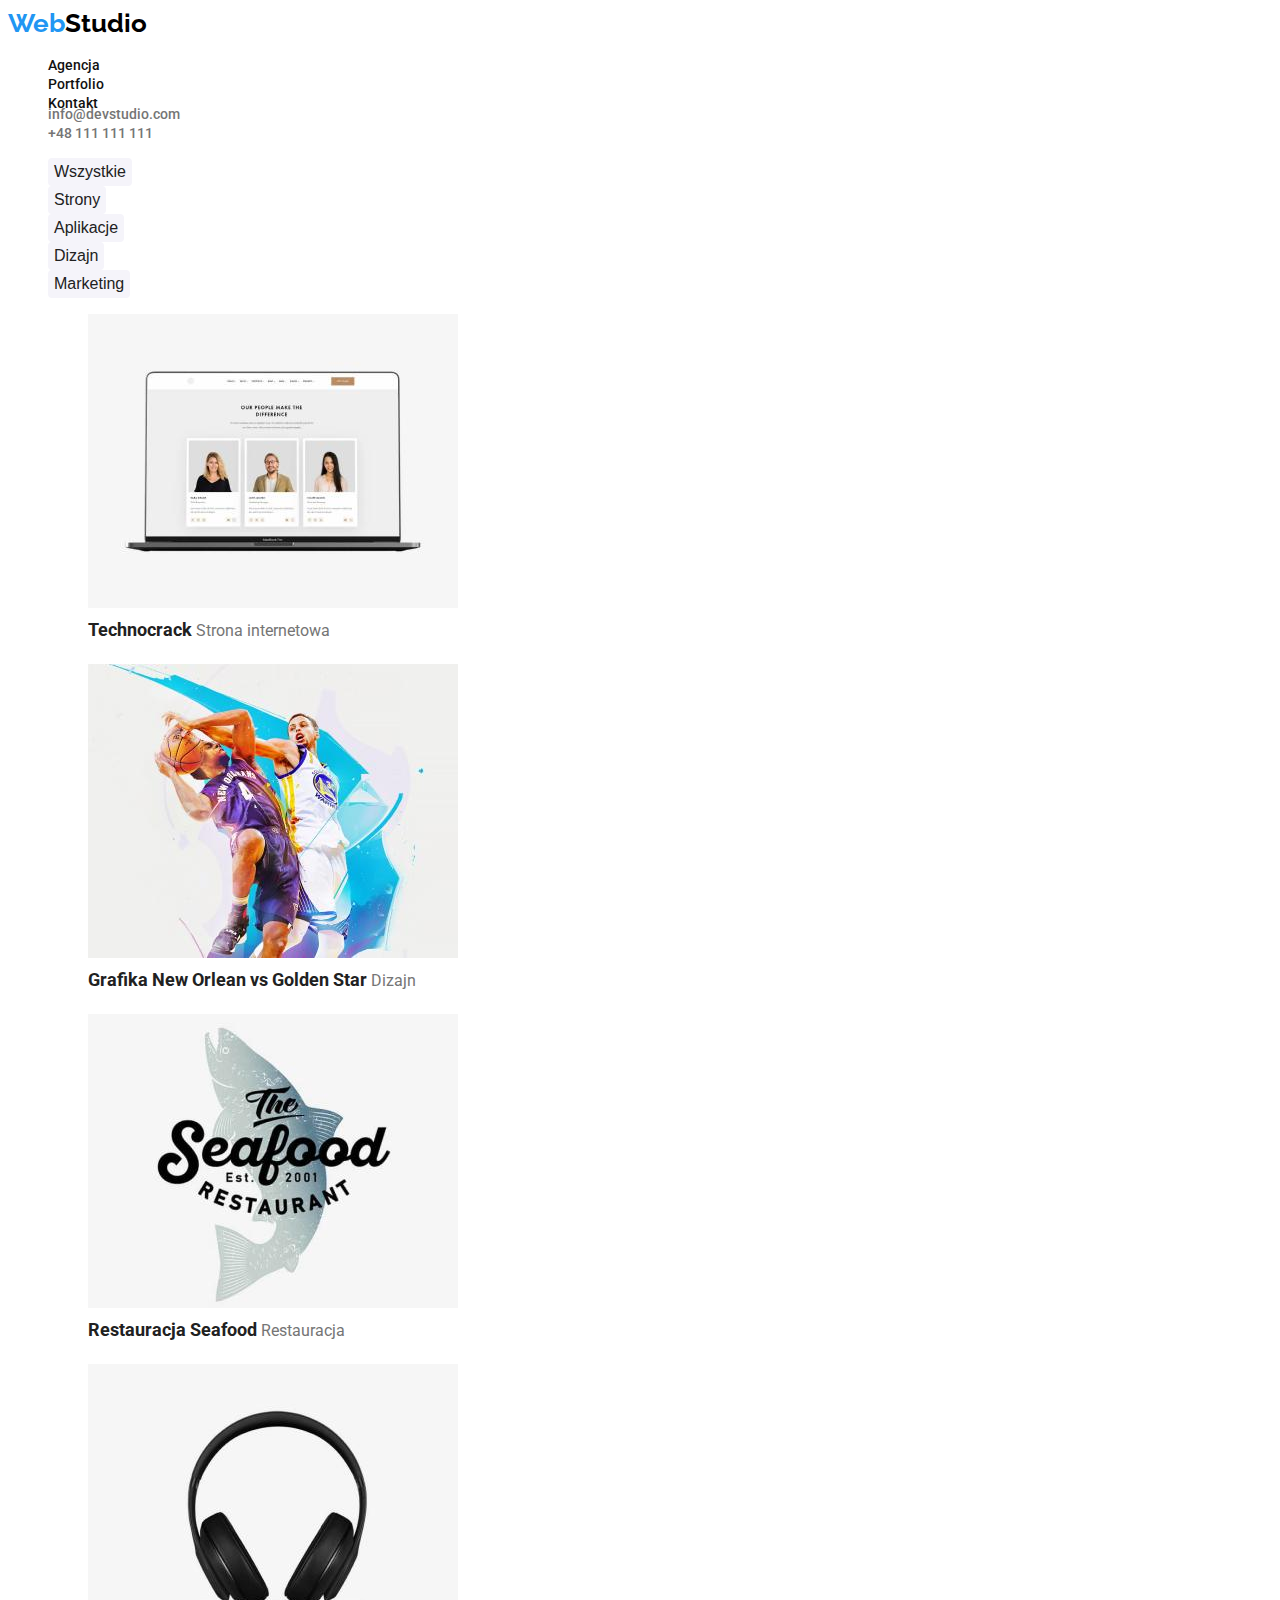
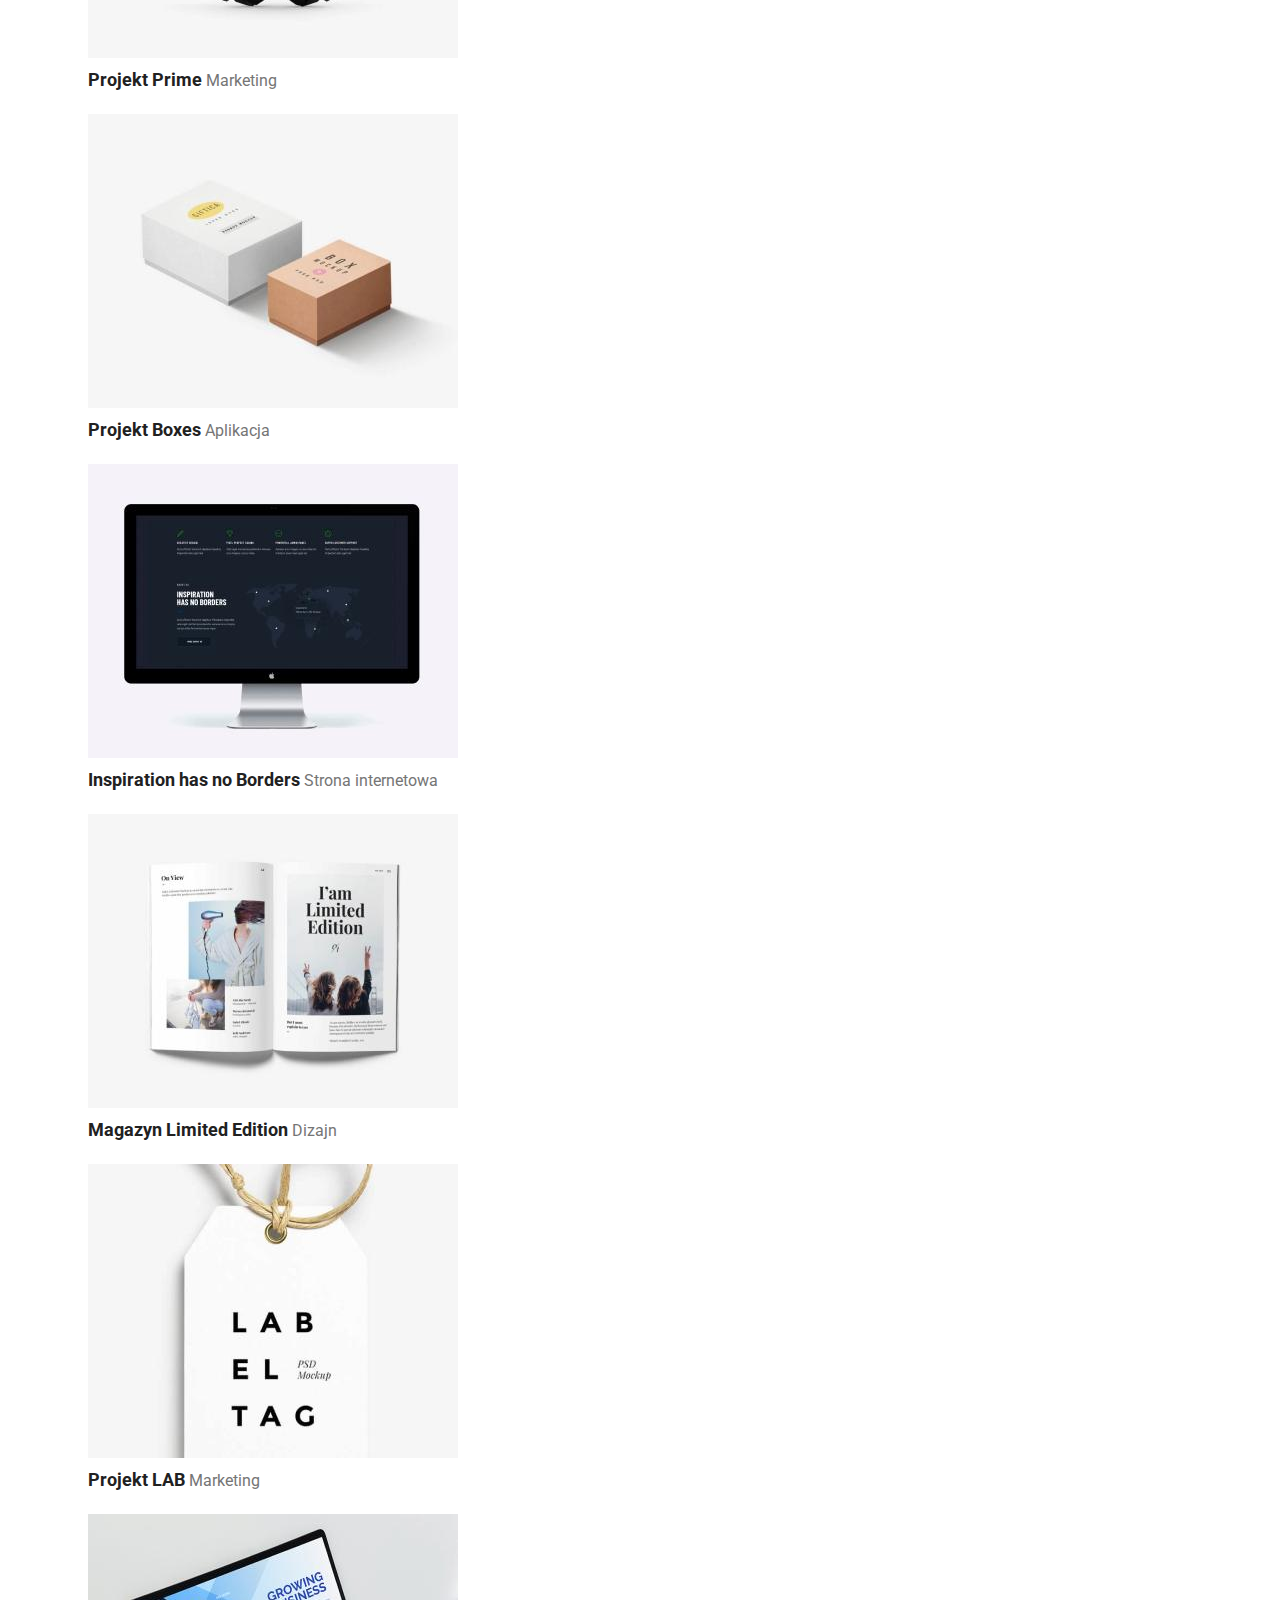
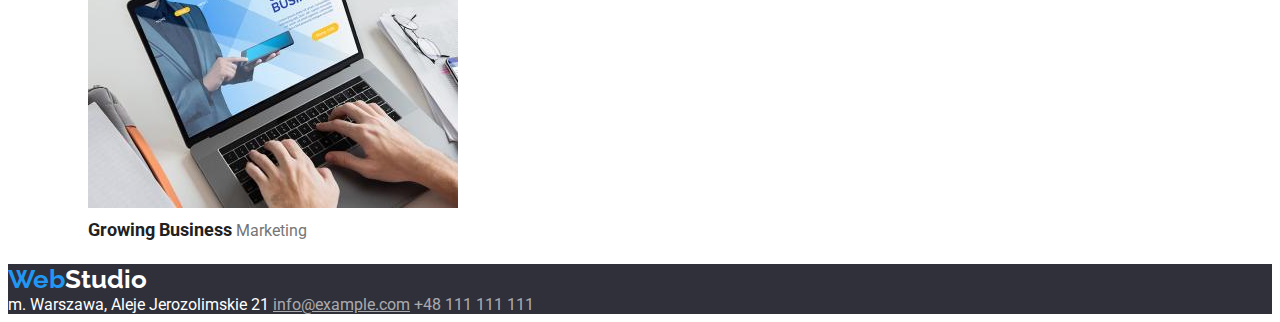
==== portfolio.html @ d226cca5 "Initial commit" ====
<!DOCTYPE html>
<html lang="en">
    <head>
        <meta charset="UTF-8" />
        <meta http-equiv="X-UA-Compatible" content="IE=edge" />
        <meta name="viewport" content="width=device-width, initial-scale=1.0" />
        <title>Portfolio</title>
        <link rel="preconnect" href="https://fonts.googleapis.com" />
        <link rel="preconnect" href="https://fonts.gstatic.com" crossorigin />
        <link
            href="https://fonts.googleapis.com/css2?family=Raleway:wght@700&family=Roboto:wght@400;500;700;900&display=swap"
            rel="stylesheet"
        />
        <link rel="stylesheet" href="css/styles.css" />
    </head>
    <body>
        <header>
            <nav class="header-navigation">
                <a class="logo" href="index.html"
                    >Web<span class="header-studio">Studio</span></a
                >
                <ul class="nav-list">
                    <li><a href="#">Agencja</a></li>
                    <li>
                        <a href="portfolio.html">Portfolio</a>
                    </li>
                    <li><a href="#">Kontakt</a></li>
                </ul>
            </nav>
            <ul class="contact-list">
                <li>
                    <a class="nav-mail" href="mailto:info@devstudio.com"
                        >info@devstudio.com</a
                    >
                </li>
                <li>
                    <a class="nav-tel" href="tel:+48-111-111-111"
                        >+48 111 111 111</a
                    >
                </li>
            </ul>
        </header>
        <main>
            <div>
                <ul class="portfolio-nav-buttons">
                    <li>
                        <button>Wszystkie</button>
                    </li>
                    <li>
                        <button>Strony</button>
                    </li>
                    <li>
                        <button>Aplikacje</button>
                    </li>
                    <li>
                        <button>Dizajn</button>
                    </li>
                    <li>
                        <button>Marketing</button>
                    </li>
                </ul>
            </div>
            <section>
                <ul class="portfolio-list">
                    <li>
                        <figure>
                            <img
                                src="images/portfolio/technocrack.jpg"
                                alt="technocrack"
                                width="370"
                                height="294"
                            />
                            <figcaption>
                                <span class="project-names">Technocrack</span>
                                <span class="project-type"
                                    >Strona internetowa</span
                                >
                            </figcaption>
                        </figure>
                    </li>
                    <li>
                        <figure>
                            <img
                                src="images/portfolio/basketball.jpg"
                                alt="basketball"
                                width="370"
                                height="294"
                            />
                            <figcaption>
                                <span class="project-names"
                                    >Grafika New Orlean vs Golden Star</span
                                >
                                <span class="project-type">Dizajn</span>
                            </figcaption>
                        </figure>
                    </li>
                    <li>
                        <figure>
                            <img
                                src="images/portfolio/seafood.jpg"
                                alt="seafood"
                                width="370"
                                height="294"
                            />
                            <figcaption>
                                <span class="project-names"
                                    >Restauracja Seafood</span
                                >
                                <span class="project-type">Restauracja</span>
                            </figcaption>
                        </figure>
                    </li>
                    <li>
                        <figure>
                            <img
                                src="images/portfolio/headphones.jpg"
                                alt="headphones"
                                width="370"
                                height="294"
                            />
                            <figcaption>
                                <span class="project-names">Projekt Prime</span>
                                <span class="project-type">Marketing</span>
                            </figcaption>
                        </figure>
                    </li>
                    <li>
                        <figure>
                            <img
                                src="images/portfolio/boxes.jpg"
                                alt="boxes"
                                width="370"
                                height="294"
                            />
                            <figcaption>
                                <span class="project-names">Projekt Boxes</span>
                                <span class="project-type">Aplikacja</span>
                            </figcaption>
                        </figure>
                    </li>
                    <li>
                        <figure>
                            <img
                                src="images/portfolio/imac.jpg"
                                alt="imac"
                                width="370"
                                height="294"
                            />
                            <figcaption>
                                <span class="project-names"
                                    >Inspiration has no Borders</span
                                >
                                <span class="project-type"
                                    >Strona internetowa</span
                                >
                            </figcaption>
                        </figure>
                    </li>
                    <li>
                        <figure>
                            <img
                                src="images/portfolio/magazine.jpg"
                                alt="magazine"
                                width="370"
                                height="294"
                            />
                            <figcaption>
                                <span class="project-names"
                                    >Magazyn Limited Edition</span
                                >
                                <span class="project-type">Dizajn</span>
                            </figcaption>
                        </figure>
                    </li>
                    <li>
                        <figure>
                            <img
                                src="images/portfolio/label.jpg"
                                alt="label"
                                width="370"
                                height="294"
                            />
                            <figcaption>
                                <span class="project-names">Projekt LAB</span>
                                <span class="project-type">Marketing</span>
                            </figcaption>
                        </figure>
                    </li>
                    <li>
                        <figure>
                            <img
                                src="images/portfolio/laptop.jpg"
                                alt="laptop"
                                width="370"
                                height="294"
                            />
                            <figcaption>
                                <span class="project-names"
                                    >Growing Business</span
                                >
                                <span class="project-type">Marketing</span>
                            </figcaption>
                        </figure>
                    </li>
                </ul>
            </section>
        </main>
        <footer class="footer-section">
            <a class="logo" href="index.html"
                >Web<span class="footer-studio">Studio</span></a
            >
            <address>
                <a
                    class="footer-localization"
                    href="https://goo.gl/maps/t7D3Fm8JjVbQzfDk6"
                    title="Lokalizacja"
                    >m. Warszawa, Aleje Jerozolimskie 21</a
                >
                <a class="footer-mail-portfolio" href="mailto:info@example.com"
                    >info@example.com</a
                >
                <a class="footer-tel" href="tel:+48-111-111-111"
                    >+48 111 111 111</a
                >
            </address>
        </footer>
    </body>
</html>
---- css/styles.css ----
:root {
    --light-blue: #2196f3;
}
.header-navigation {
    width: 1600px;
    height: 80px;
}

.header-studio {
    color: black;
    text-decoration: none;
    font-size: 26px;
    line-height: 1.19;
    font-weight: 700;
    font-family: 'Raleway', sans-serif;
}
.logo {
    color: #2196f3;
    line-height: 1.19;
    text-decoration: none;
    font-size: 26px;
    line-height: 1.19;
    font-weight: 700;
    font-family: 'Raleway', sans-serif;
}
body {
    font-family: 'Roboto', 'Raleway', sans-serif;
    color: #111;
}

.nav-list {
    list-style: none;
    list-style-type: none;
}

.nav-list a {
    font-size: 14px;
    color: #111;
    line-height: 1.14;
    font-weight: 500;
    text-decoration: none;
}

.nav-list a:hover {
    color: var(--light-blue);
}
.contact-list {
    list-style: none;
    list-style-type: none;
}

.nav-mail {
    font-size: 14px;
    color: #757575;
    line-height: 1.14;
    font-weight: 500;
    text-decoration: none;
}
.nav-mail:hover {
    color: var(--light-blue);
}
.nav-tel {
    font-size: 14px;
    color: #757575;
    line-height: 1.14;
    font-weight: 500;
    text-decoration: none;
}
.nav-tel:hover {
    color: var(--light-blue);
}
.service {
    height: 600px;
    width: 1600px;
    background-color: #2f303a;
}
.button-title {
    color: white;
    font-size: 44px;
    line-height: 1.36;
    font-weight: 900;
    width: 696px;
    height: 120px;
}
.active-button {
    color: white;
    font-size: 16px;
    line-height: 1.88;
    font-weight: 700;
    cursor: pointer;
    width: 200px;
    height: 50px;
    background-color: #2196f3;
    border: none;
    border-radius: 4px;
}
.active-button:active {
    color: magenta;
}
.primary-list p {
    font-size: 14px;
    font-weight: 400;
    color: #757575;
    line-height: 1.71;
}

.primary-list h3 {
    color: #212121;
    text-transform: uppercase;
}
.what-we-do {
    line-height: 1.17;
}
.team-section {
    background-color: #f5f4fa;
}
.team-title {
    line-height: 1.17;
}
.team-names {
    color: #212121;
    font-size: 16px;
    line-height: 1.17;
    font-weight: 500;
}
.footer-section {
    background-color: #2f303a;
}
.footer-localization {
    text-decoration: none;
    color: white;
    line-height: 1.19;
    font-style: normal;
}
.footer-mail {
    text-decoration: none;
    color: rgb(255, 255, 255, 0.6);
    line-height: 1.19;
    font-style: normal;
}
.footer-mail:hover {
    color: var(--light-blue);
}
.footer-mail-portfolio {
    color: rgb(255, 255, 255, 0.6);
    line-height: 1.19;
    font-style: normal;
}
.footer-mail-portfolio:hover {
    color: var(--light-blue);
}
.footer-tel {
    text-decoration: none;
    color: rgb(255, 255, 255, 0.6);
    line-height: 1.19;
    font-style: normal;
}
.footer-tel:hover {
    color: var(--light-blue);
}
.footer-studio {
    color: white;
    text-decoration: none;
    font-size: 26px;
    line-height: 1.17;
    font-weight: 700;
    font-family: 'Raleway', sans-serif;
}
.secondary-list figure {
    background-color: white;
    width: 270px;
    height: 368px;
    border-radius: 2px;
    box-shadow: 0px 4px 4px rgba(0, 0, 0, 0.25);
}
.secondary-list figcaption {
    font-size: 16px;
    line-height: 1.19;
    color: #212121;
    font-weight: 500;
}
.team-position {
    color: #757575;
    line-height: 1.19;
}
.secondary-list {
    list-style-type: none;
}
.primary-list {
    list-style-type: none;
}
.portfolio-list {
    list-style-type: none;
}
.portfolio-list figcaption {
    color: #212121;
    font-size: 18px;
    line-height: 2;
    font-weight: 700;
}
.project-names {
    color: #212121;
    font-size: 18px;
    line-height: 2;
    font-weight: 700;
}
.project-type {
    color: #757575;
    font-size: 16px;
    line-height: 1.88;
    font-weight: 400;
}
.portfolio-nav-buttons {
    list-style-type: none;
}
.portfolio-nav-buttons button {
    color: #212121;
    font-size: 16px;
    line-height: 1.63;
    cursor: pointer;
    text-decoration: none;
    background-color: #f5f4fa;
    border-radius: 4px;
    border-style: none;
}
.portfolio-nav-buttons button:hover {
    background-color: #2196f3;
    color: white;
}
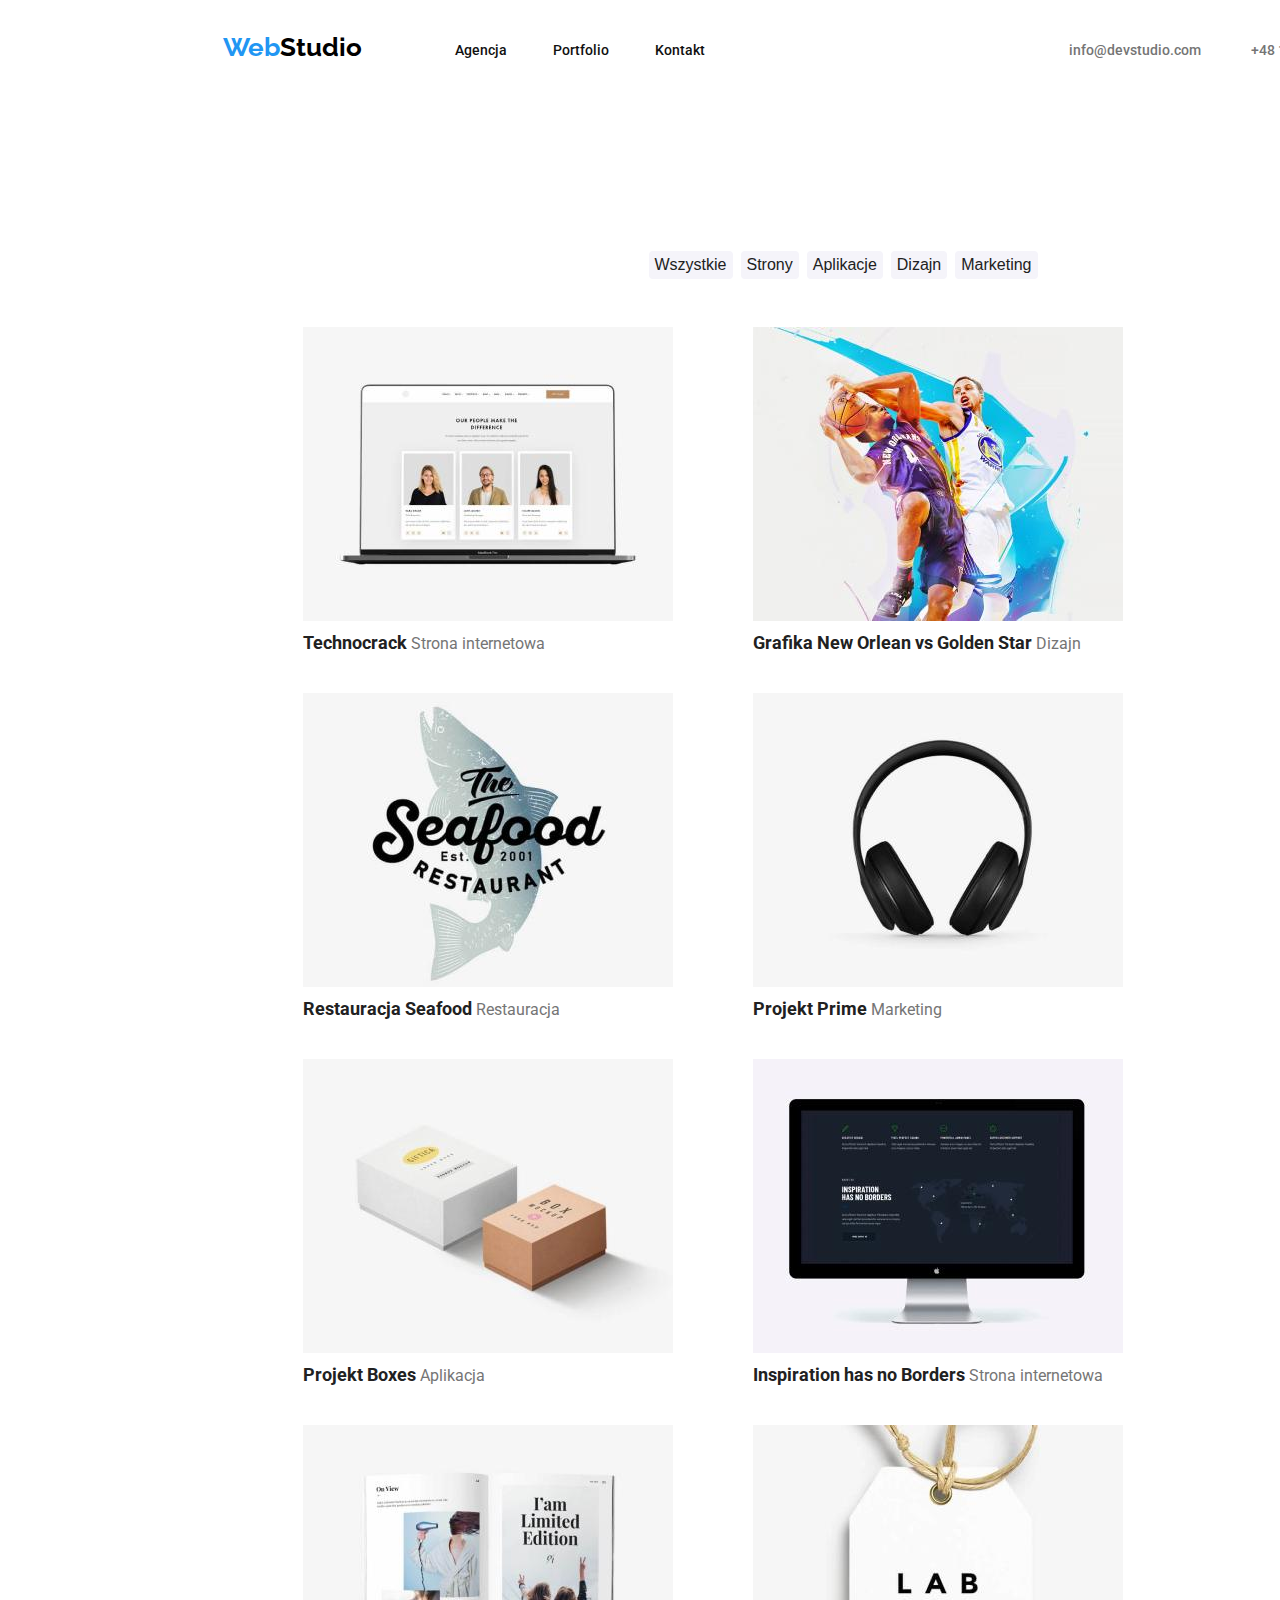
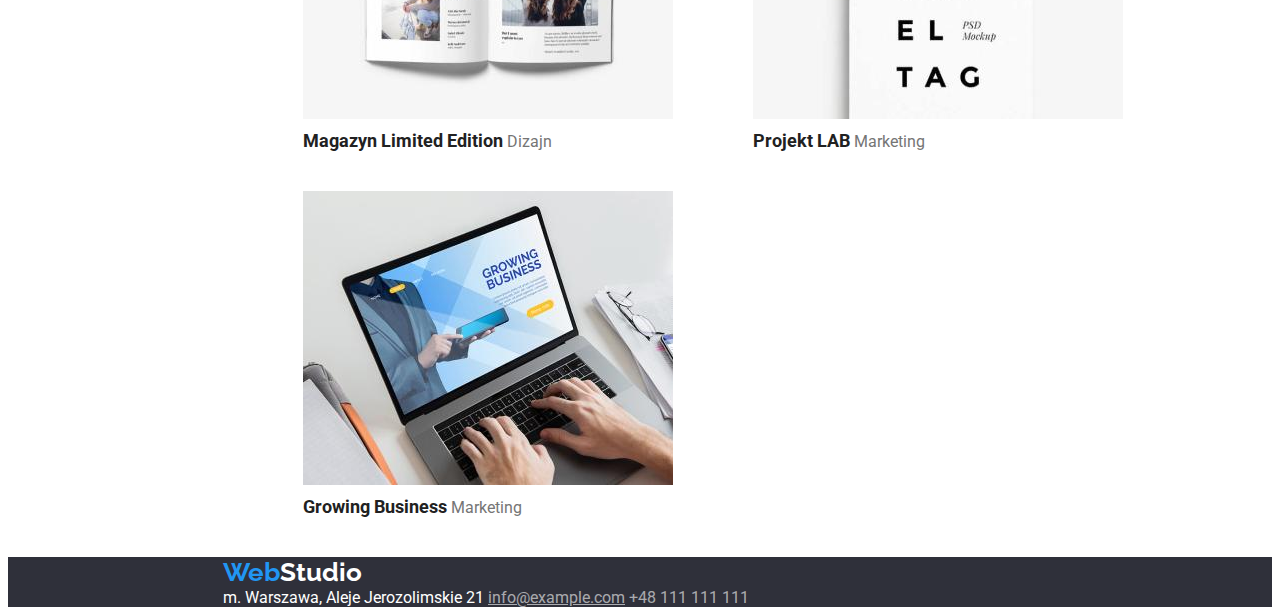
==== commit b90c2076: "aktualizacja" ====
--- a/portfolio.html
+++ b/portfolio.html
@@ -15,33 +15,35 @@
     </head>
     <body>
         <header>
-            <nav class="header-navigation">
-                <a class="logo" href="index.html"
-                    >Web<span class="header-studio">Studio</span></a
-                >
-                <ul class="nav-list">
-                    <li><a href="#">Agencja</a></li>
-                    <li>
-                        <a href="portfolio.html">Portfolio</a>
-                    </li>
-                    <li><a href="#">Kontakt</a></li>
-                </ul>
-            </nav>
-            <ul class="contact-list">
-                <li>
-                    <a class="nav-mail" href="mailto:info@devstudio.com"
-                        >info@devstudio.com</a
-                    >
-                </li>
-                <li>
-                    <a class="nav-tel" href="tel:+48-111-111-111"
-                        >+48 111 111 111</a
-                    >
-                </li>
-            </ul>
+            <div class="container">
+                <nav class="header-navigation">
+                    <a class="logo" href="index.html"
+                        >Web<span class="header-studio">Studio</span></a
+                    >
+                    <ul class="nav-list">
+                        <li><a href="#">Agencja</a></li>
+                        <li>
+                            <a href="portfolio.html">Portfolio</a>
+                        </li>
+                        <li><a href="#">Kontakt</a></li>
+                    </ul>
+                    <ul class="contact-list">
+                        <li>
+                            <a class="nav-mail" href="mailto:info@devstudio.com"
+                                >info@devstudio.com</a
+                            >
+                        </li>
+                        <li>
+                            <a class="nav-tel" href="tel:+48-111-111-111"
+                                >+48 111 111 111</a
+                            >
+                        </li>
+                    </ul>
+                </nav>
+            </div>
         </header>
         <main>
-            <div>
+            <div class="container box-portfolio">
                 <ul class="portfolio-nav-buttons">
                     <li>
                         <button>Wszystkie</button>
@@ -60,169 +62,185 @@
                     </li>
                 </ul>
             </div>
-            <section>
-                <ul class="portfolio-list">
-                    <li>
-                        <figure>
-                            <img
-                                src="images/portfolio/technocrack.jpg"
-                                alt="technocrack"
-                                width="370"
-                                height="294"
-                            />
-                            <figcaption>
-                                <span class="project-names">Technocrack</span>
-                                <span class="project-type"
-                                    >Strona internetowa</span
-                                >
-                            </figcaption>
-                        </figure>
-                    </li>
-                    <li>
-                        <figure>
-                            <img
-                                src="images/portfolio/basketball.jpg"
-                                alt="basketball"
-                                width="370"
-                                height="294"
-                            />
-                            <figcaption>
-                                <span class="project-names"
-                                    >Grafika New Orlean vs Golden Star</span
-                                >
-                                <span class="project-type">Dizajn</span>
-                            </figcaption>
-                        </figure>
-                    </li>
-                    <li>
-                        <figure>
-                            <img
-                                src="images/portfolio/seafood.jpg"
-                                alt="seafood"
-                                width="370"
-                                height="294"
-                            />
-                            <figcaption>
-                                <span class="project-names"
-                                    >Restauracja Seafood</span
-                                >
-                                <span class="project-type">Restauracja</span>
-                            </figcaption>
-                        </figure>
-                    </li>
-                    <li>
-                        <figure>
-                            <img
-                                src="images/portfolio/headphones.jpg"
-                                alt="headphones"
-                                width="370"
-                                height="294"
-                            />
-                            <figcaption>
-                                <span class="project-names">Projekt Prime</span>
-                                <span class="project-type">Marketing</span>
-                            </figcaption>
-                        </figure>
-                    </li>
-                    <li>
-                        <figure>
-                            <img
-                                src="images/portfolio/boxes.jpg"
-                                alt="boxes"
-                                width="370"
-                                height="294"
-                            />
-                            <figcaption>
-                                <span class="project-names">Projekt Boxes</span>
-                                <span class="project-type">Aplikacja</span>
-                            </figcaption>
-                        </figure>
-                    </li>
-                    <li>
-                        <figure>
-                            <img
-                                src="images/portfolio/imac.jpg"
-                                alt="imac"
-                                width="370"
-                                height="294"
-                            />
-                            <figcaption>
-                                <span class="project-names"
-                                    >Inspiration has no Borders</span
-                                >
-                                <span class="project-type"
-                                    >Strona internetowa</span
-                                >
-                            </figcaption>
-                        </figure>
-                    </li>
-                    <li>
-                        <figure>
-                            <img
-                                src="images/portfolio/magazine.jpg"
-                                alt="magazine"
-                                width="370"
-                                height="294"
-                            />
-                            <figcaption>
-                                <span class="project-names"
-                                    >Magazyn Limited Edition</span
-                                >
-                                <span class="project-type">Dizajn</span>
-                            </figcaption>
-                        </figure>
-                    </li>
-                    <li>
-                        <figure>
-                            <img
-                                src="images/portfolio/label.jpg"
-                                alt="label"
-                                width="370"
-                                height="294"
-                            />
-                            <figcaption>
-                                <span class="project-names">Projekt LAB</span>
-                                <span class="project-type">Marketing</span>
-                            </figcaption>
-                        </figure>
-                    </li>
-                    <li>
-                        <figure>
-                            <img
-                                src="images/portfolio/laptop.jpg"
-                                alt="laptop"
-                                width="370"
-                                height="294"
-                            />
-                            <figcaption>
-                                <span class="project-names"
-                                    >Growing Business</span
-                                >
-                                <span class="project-type">Marketing</span>
-                            </figcaption>
-                        </figure>
-                    </li>
-                </ul>
+            <section class="portfolio-section">
+                <div class="container">
+                    <ul class="portfolio-list">
+                        <li>
+                            <figure>
+                                <img
+                                    src="images/portfolio/technocrack.jpg"
+                                    alt="technocrack"
+                                    width="370"
+                                    height="294"
+                                />
+                                <figcaption>
+                                    <span class="project-names"
+                                        >Technocrack</span
+                                    >
+                                    <span class="project-type"
+                                        >Strona internetowa</span
+                                    >
+                                </figcaption>
+                            </figure>
+                        </li>
+                        <li>
+                            <figure>
+                                <img
+                                    src="images/portfolio/basketball.jpg"
+                                    alt="basketball"
+                                    width="370"
+                                    height="294"
+                                />
+                                <figcaption>
+                                    <span class="project-names"
+                                        >Grafika New Orlean vs Golden Star</span
+                                    >
+                                    <span class="project-type">Dizajn</span>
+                                </figcaption>
+                            </figure>
+                        </li>
+                        <li>
+                            <figure>
+                                <img
+                                    src="images/portfolio/seafood.jpg"
+                                    alt="seafood"
+                                    width="370"
+                                    height="294"
+                                />
+                                <figcaption>
+                                    <span class="project-names"
+                                        >Restauracja Seafood</span
+                                    >
+                                    <span class="project-type"
+                                        >Restauracja</span
+                                    >
+                                </figcaption>
+                            </figure>
+                        </li>
+                        <li>
+                            <figure>
+                                <img
+                                    src="images/portfolio/headphones.jpg"
+                                    alt="headphones"
+                                    width="370"
+                                    height="294"
+                                />
+                                <figcaption>
+                                    <span class="project-names"
+                                        >Projekt Prime</span
+                                    >
+                                    <span class="project-type">Marketing</span>
+                                </figcaption>
+                            </figure>
+                        </li>
+                        <li>
+                            <figure>
+                                <img
+                                    src="images/portfolio/boxes.jpg"
+                                    alt="boxes"
+                                    width="370"
+                                    height="294"
+                                />
+                                <figcaption>
+                                    <span class="project-names"
+                                        >Projekt Boxes</span
+                                    >
+                                    <span class="project-type">Aplikacja</span>
+                                </figcaption>
+                            </figure>
+                        </li>
+                        <li>
+                            <figure>
+                                <img
+                                    src="images/portfolio/imac.jpg"
+                                    alt="imac"
+                                    width="370"
+                                    height="294"
+                                />
+                                <figcaption>
+                                    <span class="project-names"
+                                        >Inspiration has no Borders</span
+                                    >
+                                    <span class="project-type"
+                                        >Strona internetowa</span
+                                    >
+                                </figcaption>
+                            </figure>
+                        </li>
+                        <li>
+                            <figure>
+                                <img
+                                    src="images/portfolio/magazine.jpg"
+                                    alt="magazine"
+                                    width="370"
+                                    height="294"
+                                />
+                                <figcaption>
+                                    <span class="project-names"
+                                        >Magazyn Limited Edition</span
+                                    >
+                                    <span class="project-type">Dizajn</span>
+                                </figcaption>
+                            </figure>
+                        </li>
+                        <li>
+                            <figure>
+                                <img
+                                    src="images/portfolio/label.jpg"
+                                    alt="label"
+                                    width="370"
+                                    height="294"
+                                />
+                                <figcaption>
+                                    <span class="project-names"
+                                        >Projekt LAB</span
+                                    >
+                                    <span class="project-type">Marketing</span>
+                                </figcaption>
+                            </figure>
+                        </li>
+                        <li>
+                            <figure>
+                                <img
+                                    src="images/portfolio/laptop.jpg"
+                                    alt="laptop"
+                                    width="370"
+                                    height="294"
+                                />
+                                <figcaption>
+                                    <span class="project-names"
+                                        >Growing Business</span
+                                    >
+                                    <span class="project-type">Marketing</span>
+                                </figcaption>
+                            </figure>
+                        </li>
+                    </ul>
+                </div>
             </section>
         </main>
         <footer class="footer-section">
-            <a class="logo" href="index.html"
-                >Web<span class="footer-studio">Studio</span></a
-            >
-            <address>
-                <a
-                    class="footer-localization"
-                    href="https://goo.gl/maps/t7D3Fm8JjVbQzfDk6"
-                    title="Lokalizacja"
-                    >m. Warszawa, Aleje Jerozolimskie 21</a
+            <div class="container">
+                <a class="logo" href="index.html"
+                    >Web<span class="footer-studio">Studio</span></a
                 >
-                <a class="footer-mail-portfolio" href="mailto:info@example.com"
-                    >info@example.com</a
-                >
-                <a class="footer-tel" href="tel:+48-111-111-111"
-                    >+48 111 111 111</a
-                >
-            </address>
+                <address>
+                    <a
+                        class="footer-localization"
+                        href="https://goo.gl/maps/t7D3Fm8JjVbQzfDk6"
+                        title="Lokalizacja"
+                        >m. Warszawa, Aleje Jerozolimskie 21</a
+                    >
+                    <a
+                        class="footer-mail-portfolio"
+                        href="mailto:info@example.com"
+                        >info@example.com</a
+                    >
+                    <a class="footer-tel" href="tel:+48-111-111-111"
+                        >+48 111 111 111</a
+                    >
+                </address>
+            </div>
         </footer>
     </body>
 </html>
--- a/css/styles.css
+++ b/css/styles.css
@@ -4,6 +4,7 @@
 .header-navigation {
     width: 1600px;
     height: 80px;
+    display: flex;
 }
 
 .header-studio {
@@ -22,6 +23,8 @@
     line-height: 1.19;
     font-weight: 700;
     font-family: 'Raleway', sans-serif;
+    margin-top: 24px;
+    margin-right: 93px;
 }
 body {
     font-family: 'Roboto', 'Raleway', sans-serif;
@@ -31,6 +34,13 @@
 .nav-list {
     list-style: none;
     list-style-type: none;
+    display: flex;
+    flex-direction: row;
+    margin-top: 32px;
+    margin-right: 364px;
+    margin-bottom: 32px;
+    padding: 0;
+    gap: 46px;
 }
 
 .nav-list a {
@@ -47,6 +57,10 @@
 .contact-list {
     list-style: none;
     list-style-type: none;
+    display: flex;
+    margin-top: 32px;
+    padding: 0;
+    gap: 50px;
 }
 
 .nav-mail {
@@ -191,6 +205,12 @@
 }
 .portfolio-list {
     list-style-type: none;
+    display: flex;
+    flex-wrap: wrap;
+    align-items: flex-start;
+}
+.portfolio-section {
+    display: flex;
 }
 .portfolio-list figcaption {
     color: #212121;
@@ -210,13 +230,21 @@
     line-height: 1.88;
     font-weight: 400;
 }
+.box-portfolio {
+    margin-top: 147px;
+    display: flex;
+    align-content: center;
+}
 .portfolio-nav-buttons {
     list-style-type: none;
+    display: flex;
+    gap: 8px;
 }
 .portfolio-nav-buttons button {
     color: #212121;
     font-size: 16px;
     line-height: 1.63;
+    font-weight: 500;
     cursor: pointer;
     text-decoration: none;
     background-color: #f5f4fa;
@@ -227,3 +255,9 @@
     background-color: #2196f3;
     color: white;
 }
+.container {
+    box-sizing: border-box;
+    width: 1200px;
+    justify-content: center;
+    margin-left: 215px;
+}
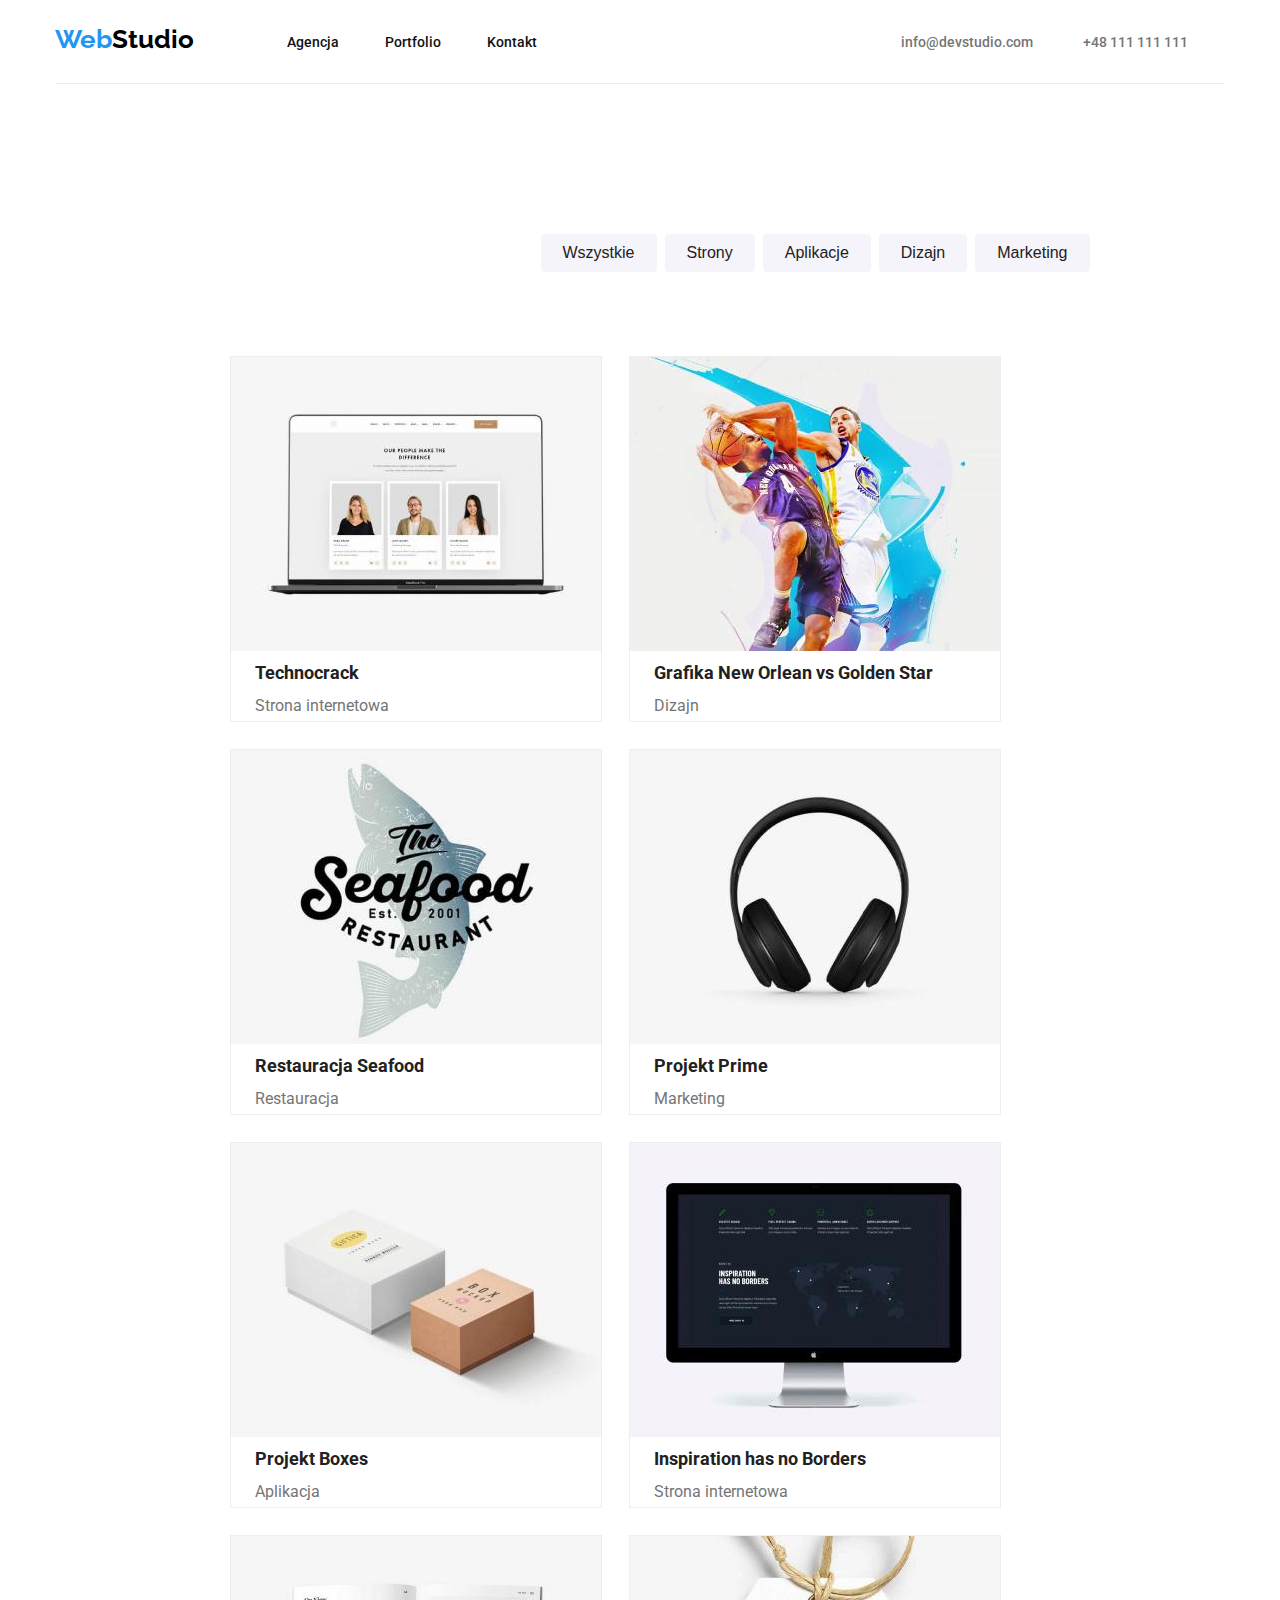
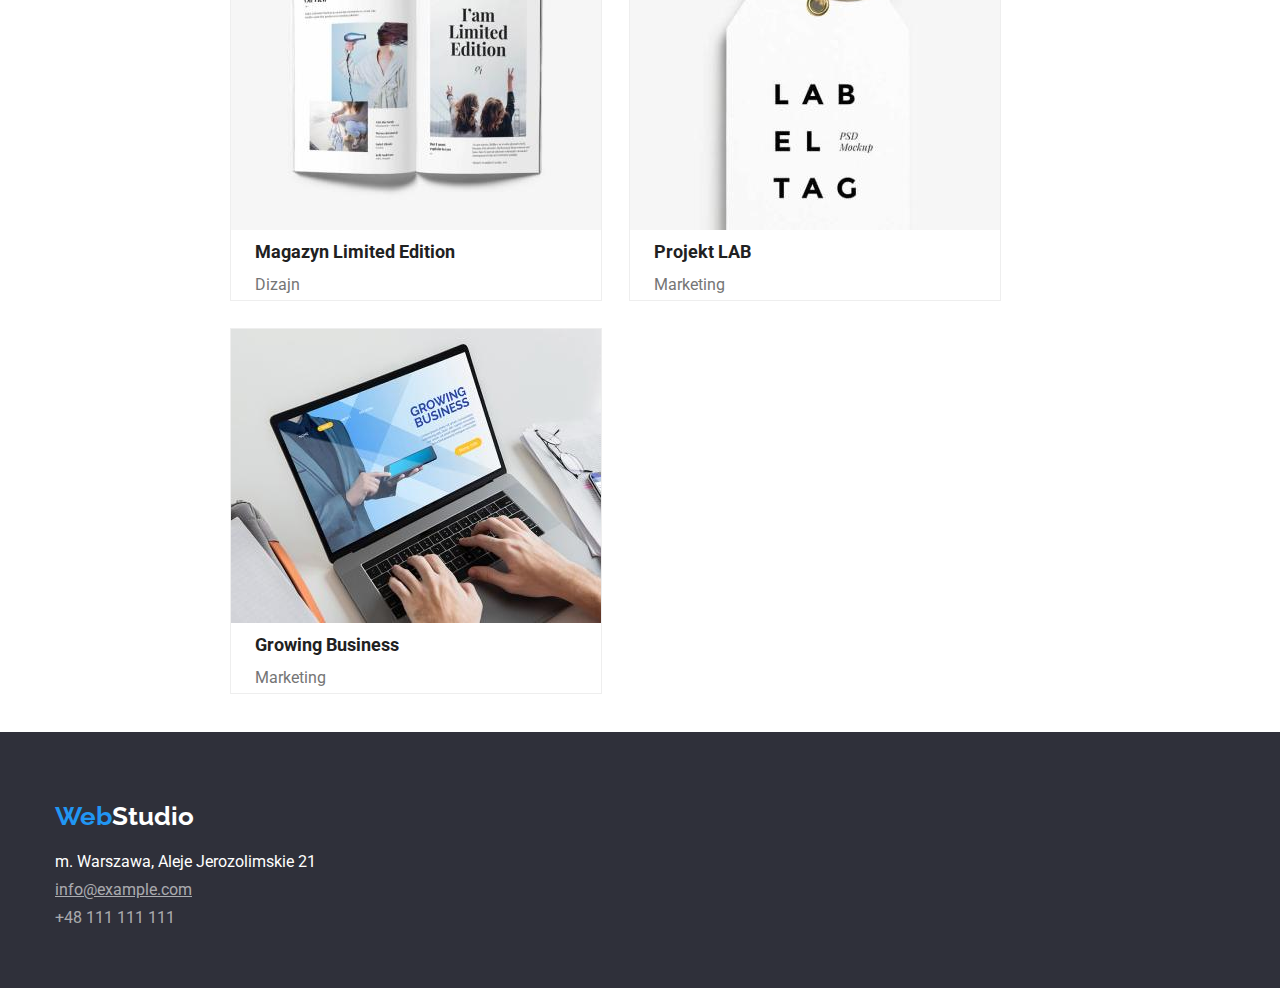
==== commit b3989eeb: "zmiany" ====
--- a/portfolio.html
+++ b/portfolio.html
@@ -42,7 +42,7 @@
                 </nav>
             </div>
         </header>
-        <main>
+        <main class="main-portfolio">
             <div class="container box-portfolio">
                 <ul class="portfolio-nav-buttons">
                     <li>
--- a/css/styles.css
+++ b/css/styles.css
@@ -1,10 +1,13 @@
+* {
+    margin: 0;
+    padding: 0;
+}
 :root {
     --light-blue: #2196f3;
 }
 .header-navigation {
-    width: 1600px;
-    height: 80px;
-    display: flex;
+    display: flex;
+    border-bottom: 1px solid #ececec;
 }
 
 .header-studio {
@@ -49,6 +52,7 @@
     line-height: 1.14;
     font-weight: 500;
     text-decoration: none;
+    letter-spacing: 3%;
 }
 
 .nav-list a:hover {
@@ -84,17 +88,19 @@
     color: var(--light-blue);
 }
 .service {
-    height: 600px;
-    width: 1600px;
     background-color: #2f303a;
+    display: flex;
+    align-items: center;
+    padding: 200px 452px 200px 452px;
 }
 .button-title {
     color: white;
     font-size: 44px;
     line-height: 1.36;
     font-weight: 900;
-    width: 696px;
-    height: 120px;
+    padding-left: 252px;
+    padding-right: 252px;
+    text-align: center;
 }
 .active-button {
     color: white;
@@ -107,44 +113,81 @@
     background-color: #2196f3;
     border: none;
     border-radius: 4px;
+    margin-top: 30px;
+    margin-left: 500px;
 }
 .active-button:active {
     color: magenta;
 }
+.primary-list {
+    list-style-type: none;
+    display: flex;
+}
 .primary-list p {
     font-size: 14px;
     font-weight: 400;
     color: #757575;
     line-height: 1.71;
+    letter-spacing: 3%;
+    margin-top: 10px;
 }
 
 .primary-list h3 {
     color: #212121;
     text-transform: uppercase;
+    font-size: 14px;
+    line-height: 1.17;
+    font-weight: 700;
+    letter-spacing: 3%;
 }
 .what-we-do {
     line-height: 1.17;
+    font-size: 36px;
+    font-weight: 700;
+    letter-spacing: 3%;
+    text-align: center;
 }
 .team-section {
     background-color: #f5f4fa;
 }
 .team-title {
-    line-height: 1.17;
+    font-size: 36px;
+    line-height: 1.17;
+    text-align: center;
+    margin-bottom: 50px;
 }
 .team-names {
     color: #212121;
     font-size: 16px;
     line-height: 1.17;
     font-weight: 500;
+    display: block;
+    text-align: center;
+    margin-top: 30px;
+}
+.team-position {
+    display: block;
+    text-align: center;
+    margin-top: 10px;
+    font-size: 16px;
+    font-weight: 400;
+    line-height: 1.17;
+    letter-spacing: 3%;
 }
 .footer-section {
     background-color: #2f303a;
+    padding-top: 45px;
+    padding-bottom: 60px;
+}
+.footer-section a {
+    display: block;
 }
 .footer-localization {
     text-decoration: none;
     color: white;
     line-height: 1.19;
     font-style: normal;
+    margin-top: 20px;
 }
 .footer-mail {
     text-decoration: none;
@@ -159,6 +202,7 @@
     color: rgb(255, 255, 255, 0.6);
     line-height: 1.19;
     font-style: normal;
+    margin-top: 9px;
 }
 .footer-mail-portfolio:hover {
     color: var(--light-blue);
@@ -168,6 +212,7 @@
     color: rgb(255, 255, 255, 0.6);
     line-height: 1.19;
     font-style: normal;
+    margin-top: 9px;
 }
 .footer-tel:hover {
     color: var(--light-blue);
@@ -199,36 +244,54 @@
 }
 .secondary-list {
     list-style-type: none;
-}
-.primary-list {
-    list-style-type: none;
-}
+    display: flex;
+    gap: 30px;
+}
+
 .portfolio-list {
+    list-style-type: none;
+    display: flex;
+    flex-wrap: wrap;
+    gap: 27px;
+    margin-top: 50px;
+}
+.portfolio-list-main {
     list-style-type: none;
     display: flex;
     flex-wrap: wrap;
     align-items: flex-start;
+    gap: 30px;
+    margin-top: 50px;
 }
 .portfolio-section {
     display: flex;
+}
+.portfolio-list figure {
+    border: 1px solid #eeeeee;
 }
 .portfolio-list figcaption {
     color: #212121;
     font-size: 18px;
     line-height: 2;
     font-weight: 700;
+    letter-spacing: 3%;
 }
 .project-names {
     color: #212121;
     font-size: 18px;
     line-height: 2;
     font-weight: 700;
+    display: block;
+    padding-left: 24px;
+    letter-spacing: 6%;
 }
 .project-type {
     color: #757575;
     font-size: 16px;
     line-height: 1.88;
     font-weight: 400;
+    display: block;
+    padding-left: 24px;
 }
 .box-portfolio {
     margin-top: 147px;
@@ -239,6 +302,7 @@
     list-style-type: none;
     display: flex;
     gap: 8px;
+    margin-bottom: 34px;
 }
 .portfolio-nav-buttons button {
     color: #212121;
@@ -250,6 +314,8 @@
     background-color: #f5f4fa;
     border-radius: 4px;
     border-style: none;
+    padding: 6px 22px;
+    letter-spacing: 3%;
 }
 .portfolio-nav-buttons button:hover {
     background-color: #2196f3;
@@ -259,5 +325,12 @@
     box-sizing: border-box;
     width: 1200px;
     justify-content: center;
-    margin-left: 215px;
-}
+    margin: 0 auto;
+    padding: 0 15px;
+}
+.main-portfolio {
+    padding: 150px 215px 38px;
+}
+.section {
+    padding: 94px 0;
+}
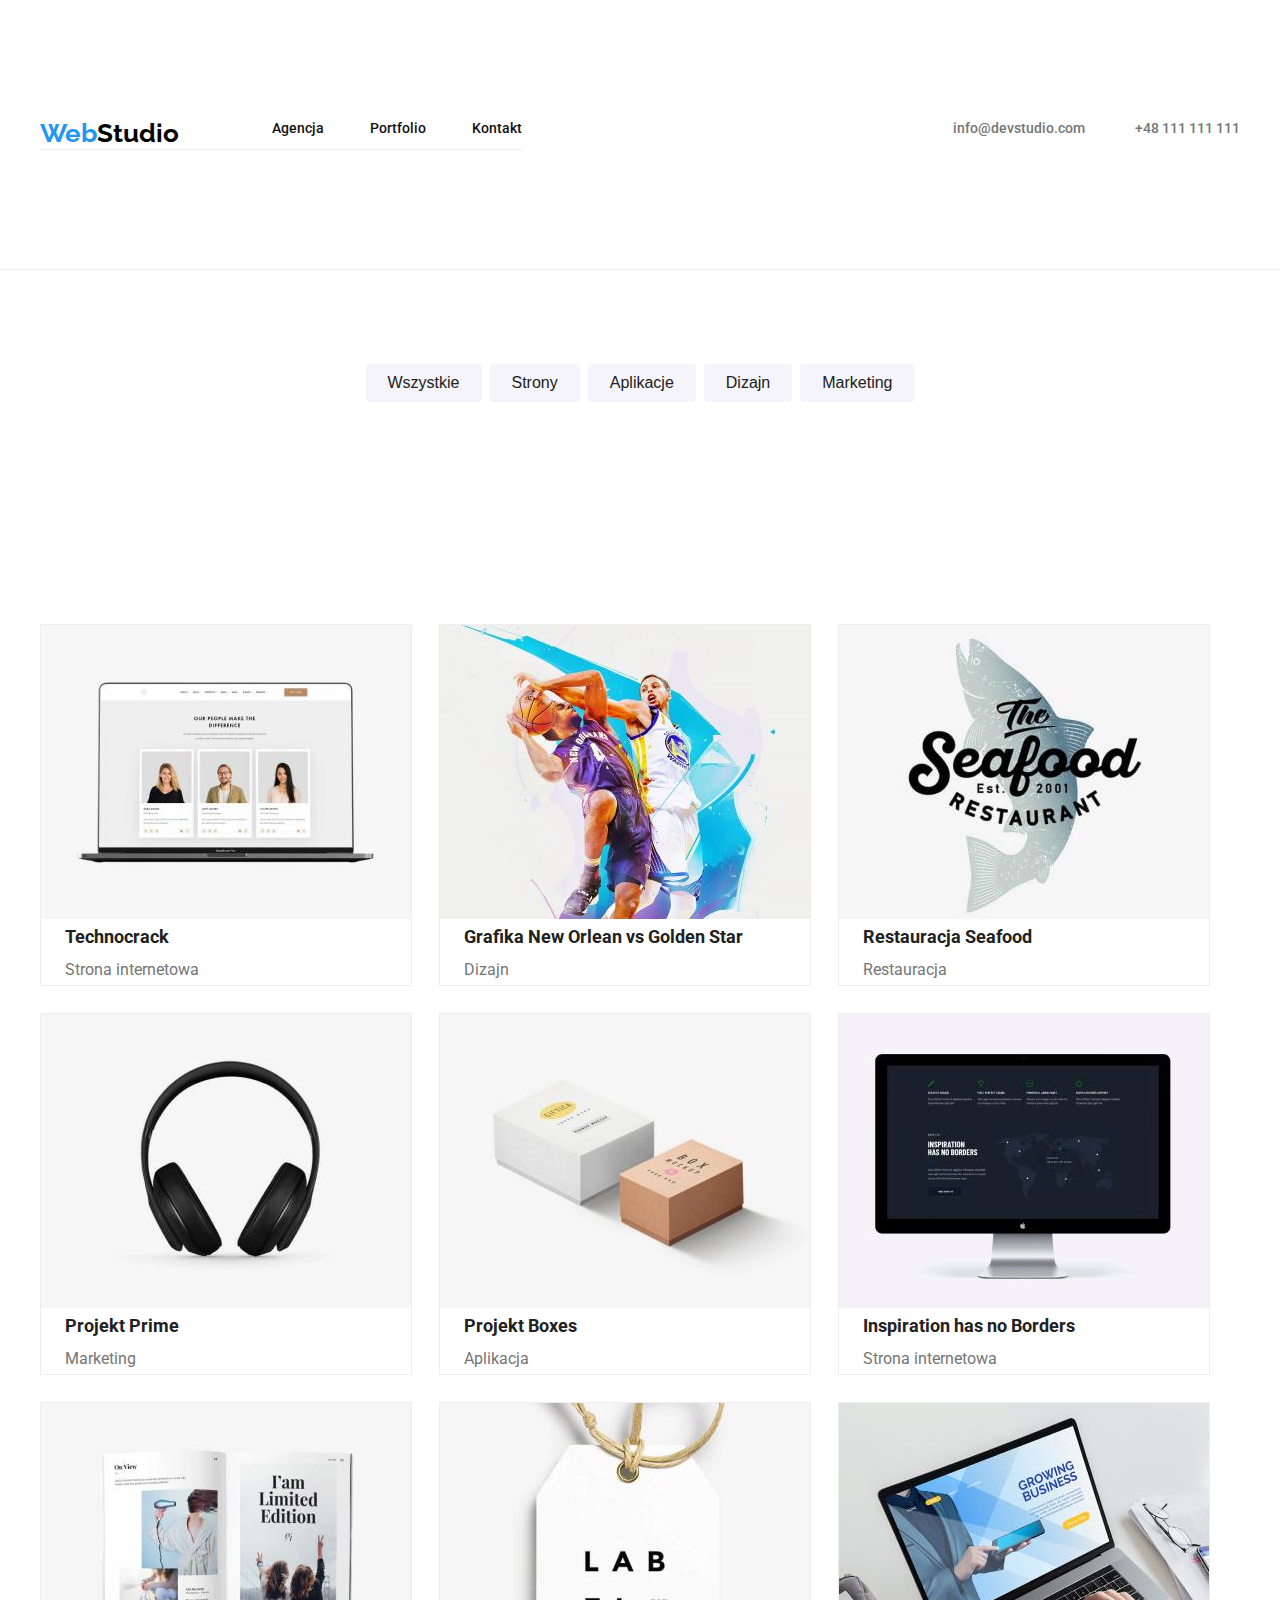
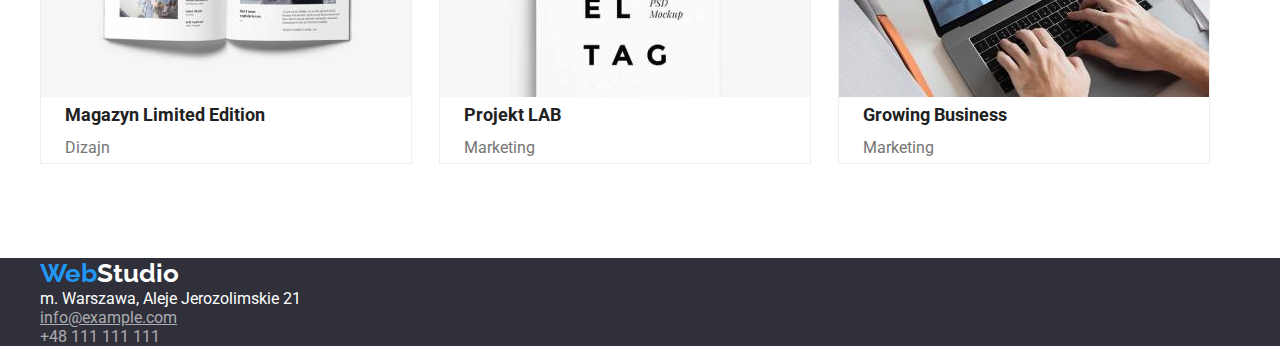
==== commit c6636f82: "zmiany" ====
--- a/portfolio.html
+++ b/portfolio.html
@@ -11,11 +11,18 @@
             href="https://fonts.googleapis.com/css2?family=Raleway:wght@700&family=Roboto:wght@400;500;700;900&display=swap"
             rel="stylesheet"
         />
+        <link
+            rel="stylesheet"
+            href="https://cdnjs.cloudflare.com/ajax/libs/modern-normalize/1.1.0/modern-normalize.min.css"
+            integrity="sha512-wpPYUAdjBVSE4KJnH1VR1HeZfpl1ub8YT/NKx4PuQ5NmX2tKuGu6U/JRp5y+Y8XG2tV+wKQpNHVUX03MfMFn9Q=="
+            crossorigin="anonymous"
+            referrerpolicy="no-referrer"
+        />
         <link rel="stylesheet" href="css/styles.css" />
     </head>
     <body>
-        <header>
-            <div class="container">
+        <header class="header-wrapper">
+            <div class="container section">
                 <nav class="header-navigation">
                     <a class="logo" href="index.html"
                         >Web<span class="header-studio">Studio</span></a
@@ -27,23 +34,23 @@
                         </li>
                         <li><a href="#">Kontakt</a></li>
                     </ul>
-                    <ul class="contact-list">
-                        <li>
-                            <a class="nav-mail" href="mailto:info@devstudio.com"
-                                >info@devstudio.com</a
-                            >
-                        </li>
-                        <li>
-                            <a class="nav-tel" href="tel:+48-111-111-111"
-                                >+48 111 111 111</a
-                            >
-                        </li>
-                    </ul>
                 </nav>
+                <ul class="contact-list">
+                    <li>
+                        <a class="nav-mail" href="mailto:info@devstudio.com"
+                            >info@devstudio.com</a
+                        >
+                    </li>
+                    <li>
+                        <a class="nav-tel" href="tel:+48-111-111-111"
+                            >+48 111 111 111</a
+                        >
+                    </li>
+                </ul>
             </div>
         </header>
-        <main class="main-portfolio">
-            <div class="container box-portfolio">
+        <main>
+            <div class="container box-portfolio section">
                 <ul class="portfolio-nav-buttons">
                     <li>
                         <button>Wszystkie</button>
@@ -63,7 +70,7 @@
                 </ul>
             </div>
             <section class="portfolio-section">
-                <div class="container">
+                <div class="container section">
                     <ul class="portfolio-list">
                         <li>
                             <figure>
--- a/css/styles.css
+++ b/css/styles.css
@@ -2,6 +2,9 @@
     margin: 0;
     padding: 0;
 }
+img {
+    vertical-align: middle;
+}
 :root {
     --light-blue: #2196f3;
 }
@@ -26,8 +29,6 @@
     line-height: 1.19;
     font-weight: 700;
     font-family: 'Raleway', sans-serif;
-    margin-top: 24px;
-    margin-right: 93px;
 }
 body {
     font-family: 'Roboto', 'Raleway', sans-serif;
@@ -39,11 +40,9 @@
     list-style-type: none;
     display: flex;
     flex-direction: row;
-    margin-top: 32px;
-    margin-right: 364px;
-    margin-bottom: 32px;
     padding: 0;
     gap: 46px;
+    margin-left: 93px;
 }
 
 .nav-list a {
@@ -62,7 +61,6 @@
     list-style: none;
     list-style-type: none;
     display: flex;
-    margin-top: 32px;
     padding: 0;
     gap: 50px;
 }
@@ -93,16 +91,15 @@
     align-items: center;
     padding: 200px 452px 200px 452px;
 }
-.button-title {
+.service > .container > h1 {
     color: white;
     font-size: 44px;
     line-height: 1.36;
     font-weight: 900;
-    padding-left: 252px;
-    padding-right: 252px;
-    text-align: center;
-}
-.active-button {
+    text-align: center;
+    margin: 106px 252px 30px;
+}
+.service > .container > button {
     color: white;
     font-size: 16px;
     line-height: 1.88;
@@ -115,8 +112,9 @@
     border-radius: 4px;
     margin-top: 30px;
     margin-left: 500px;
-}
-.active-button:active {
+    margin-bottom: 106px;
+}
+.service > .container > button:active {
     color: magenta;
 }
 .primary-list {
@@ -146,6 +144,7 @@
     font-weight: 700;
     letter-spacing: 3%;
     text-align: center;
+    margin-top: -94px;
 }
 .team-section {
     background-color: #f5f4fa;
@@ -176,18 +175,18 @@
 }
 .footer-section {
     background-color: #2f303a;
-    padding-top: 45px;
-    padding-bottom: 60px;
 }
 .footer-section a {
     display: block;
 }
+.footer-section > address {
+    flex-direction: column;
+}
 .footer-localization {
     text-decoration: none;
     color: white;
     line-height: 1.19;
     font-style: normal;
-    margin-top: 20px;
 }
 .footer-mail {
     text-decoration: none;
@@ -202,7 +201,6 @@
     color: rgb(255, 255, 255, 0.6);
     line-height: 1.19;
     font-style: normal;
-    margin-top: 9px;
 }
 .footer-mail-portfolio:hover {
     color: var(--light-blue);
@@ -212,7 +210,6 @@
     color: rgb(255, 255, 255, 0.6);
     line-height: 1.19;
     font-style: normal;
-    margin-top: 9px;
 }
 .footer-tel:hover {
     color: var(--light-blue);
@@ -227,8 +224,6 @@
 }
 .secondary-list figure {
     background-color: white;
-    width: 270px;
-    height: 368px;
     border-radius: 2px;
     box-shadow: 0px 4px 4px rgba(0, 0, 0, 0.25);
 }
@@ -237,6 +232,7 @@
     line-height: 1.19;
     color: #212121;
     font-weight: 500;
+    padding-bottom: 30px;
 }
 .team-position {
     color: #757575;
@@ -253,7 +249,6 @@
     display: flex;
     flex-wrap: wrap;
     gap: 27px;
-    margin-top: 50px;
 }
 .portfolio-list-main {
     list-style-type: none;
@@ -294,9 +289,8 @@
     padding-left: 24px;
 }
 .box-portfolio {
-    margin-top: 147px;
-    display: flex;
-    align-content: center;
+    display: flex;
+    justify-content: center;
 }
 .portfolio-nav-buttons {
     list-style-type: none;
@@ -322,15 +316,18 @@
     color: white;
 }
 .container {
-    box-sizing: border-box;
     width: 1200px;
-    justify-content: center;
     margin: 0 auto;
     padding: 0 15px;
 }
-.main-portfolio {
-    padding: 150px 215px 38px;
-}
 .section {
     padding: 94px 0;
 }
+.header-wrapper {
+    padding: 24px 0 25px;
+    border-bottom: 1px solid #ececec;
+}
+.header-wrapper > .container {
+    display: flex;
+    justify-content: space-between;
+}
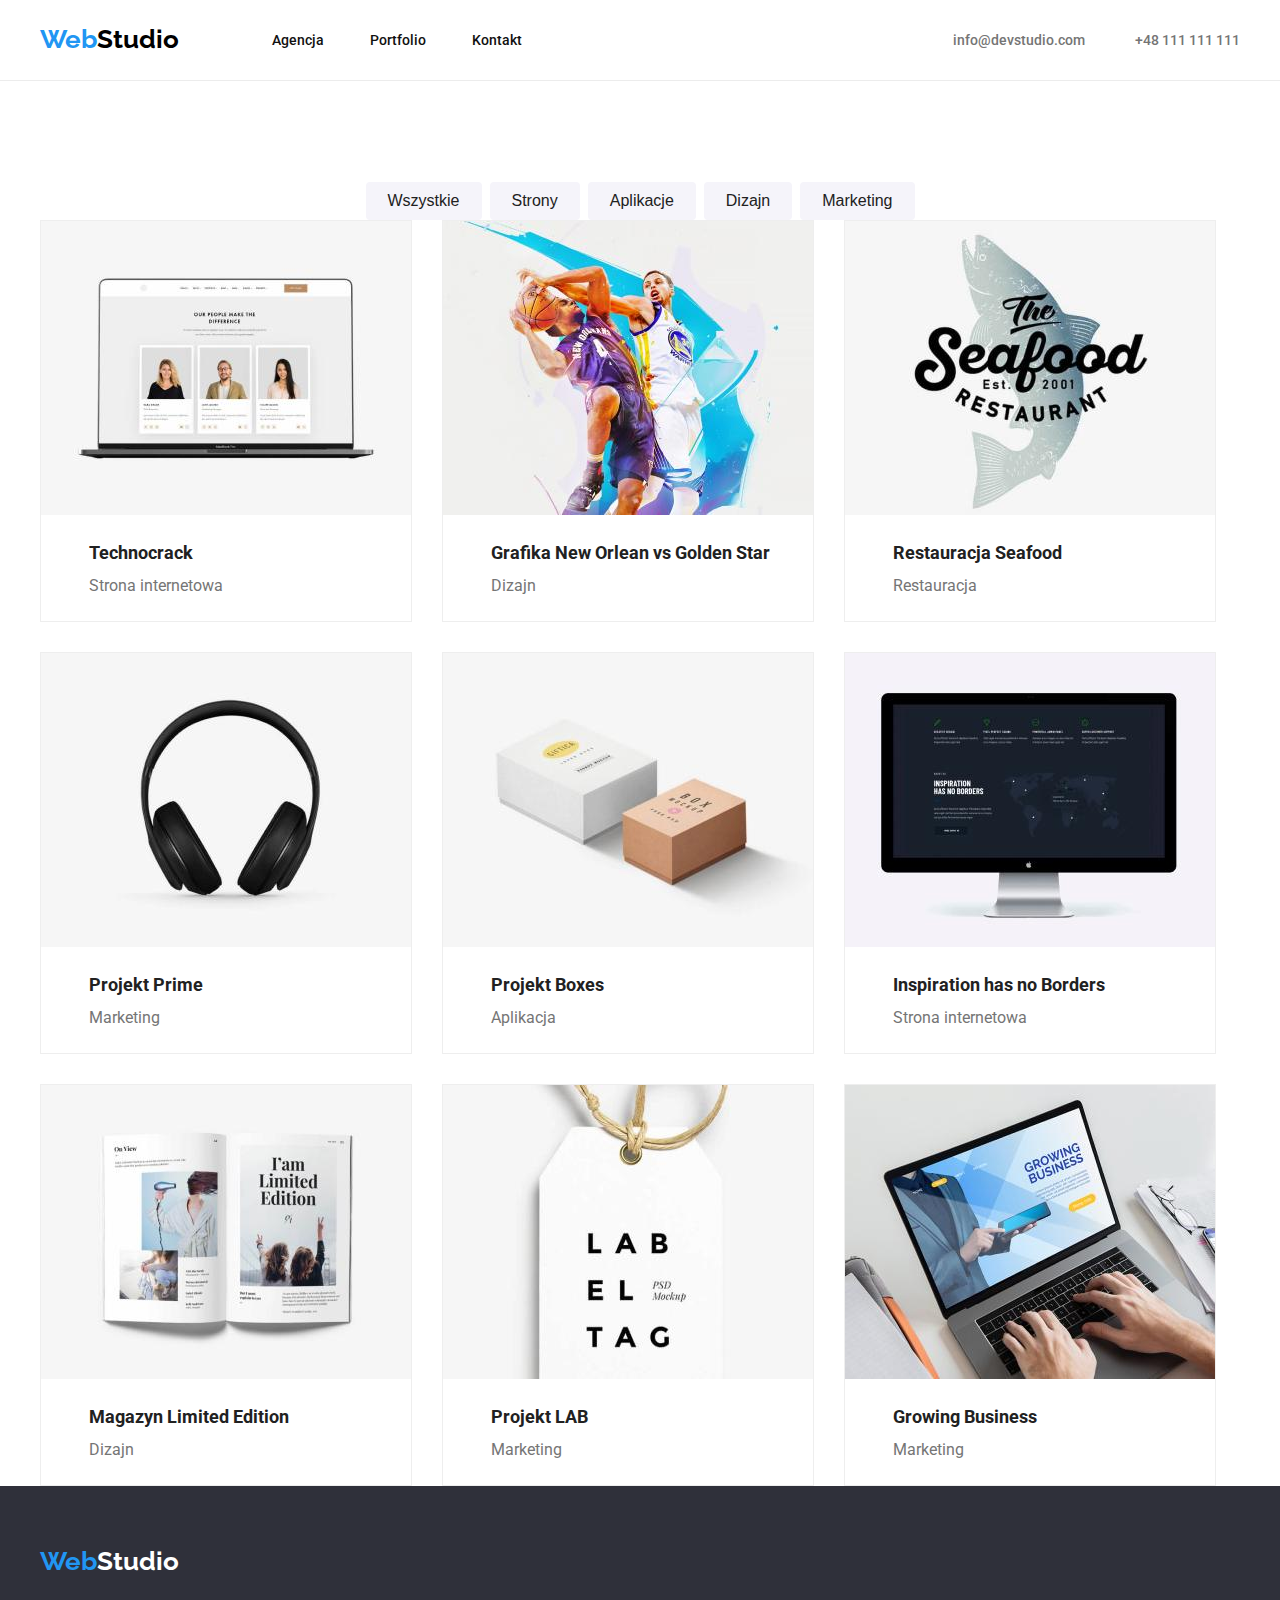
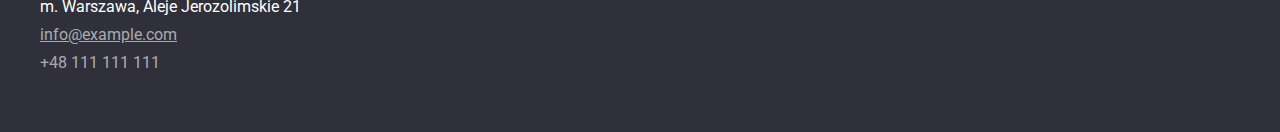
==== commit 125d5e6b: "zmiany" ====
--- a/portfolio.html
+++ b/portfolio.html
@@ -22,7 +22,7 @@
     </head>
     <body>
         <header class="header-wrapper">
-            <div class="container section">
+            <div class="container">
                 <nav class="header-navigation">
                     <a class="logo" href="index.html"
                         >Web<span class="header-studio">Studio</span></a
@@ -50,7 +50,7 @@
             </div>
         </header>
         <main>
-            <div class="container box-portfolio section">
+            <div class="container box-portfolio">
                 <ul class="portfolio-nav-buttons">
                     <li>
                         <button>Wszystkie</button>
@@ -70,7 +70,7 @@
                 </ul>
             </div>
             <section class="portfolio-section">
-                <div class="container section">
+                <div class="container">
                     <ul class="portfolio-list">
                         <li>
                             <figure>
--- a/css/styles.css
+++ b/css/styles.css
@@ -10,7 +10,7 @@
 }
 .header-navigation {
     display: flex;
-    border-bottom: 1px solid #ececec;
+    align-items: center;
 }
 
 .header-studio {
@@ -126,7 +126,7 @@
     font-weight: 400;
     color: #757575;
     line-height: 1.71;
-    letter-spacing: 3%;
+    letter-spacing: 0, 03em;
     margin-top: 10px;
 }
 
@@ -144,7 +144,6 @@
     font-weight: 700;
     letter-spacing: 3%;
     text-align: center;
-    margin-top: -94px;
 }
 .team-section {
     background-color: #f5f4fa;
@@ -175,6 +174,7 @@
 }
 .footer-section {
     background-color: #2f303a;
+    padding: 60px 0px;
 }
 .footer-section a {
     display: block;
@@ -187,12 +187,14 @@
     color: white;
     line-height: 1.19;
     font-style: normal;
+    margin-bottom: 9px;
 }
 .footer-mail {
     text-decoration: none;
     color: rgb(255, 255, 255, 0.6);
     line-height: 1.19;
     font-style: normal;
+    margin-bottom: 9px;
 }
 .footer-mail:hover {
     color: var(--light-blue);
@@ -201,6 +203,7 @@
     color: rgb(255, 255, 255, 0.6);
     line-height: 1.19;
     font-style: normal;
+    margin-bottom: 9px;
 }
 .footer-mail-portfolio:hover {
     color: var(--light-blue);
@@ -248,7 +251,7 @@
     list-style-type: none;
     display: flex;
     flex-wrap: wrap;
-    gap: 27px;
+    gap: 30px;
 }
 .portfolio-list-main {
     list-style-type: none;
@@ -257,6 +260,7 @@
     align-items: flex-start;
     gap: 30px;
     margin-top: 50px;
+    padding-bottom: 94px;
 }
 .portfolio-section {
     display: flex;
@@ -270,6 +274,7 @@
     line-height: 2;
     font-weight: 700;
     letter-spacing: 3%;
+    padding: 20px 24px;
 }
 .project-names {
     color: #212121;
@@ -296,7 +301,7 @@
     list-style-type: none;
     display: flex;
     gap: 8px;
-    margin-bottom: 34px;
+    padding-top: 101px;
 }
 .portfolio-nav-buttons button {
     color: #212121;
@@ -330,4 +335,8 @@
 .header-wrapper > .container {
     display: flex;
     justify-content: space-between;
-}
+    align-items: center;
+}
+.footer-section > div > a {
+    margin-bottom: 20px;
+}
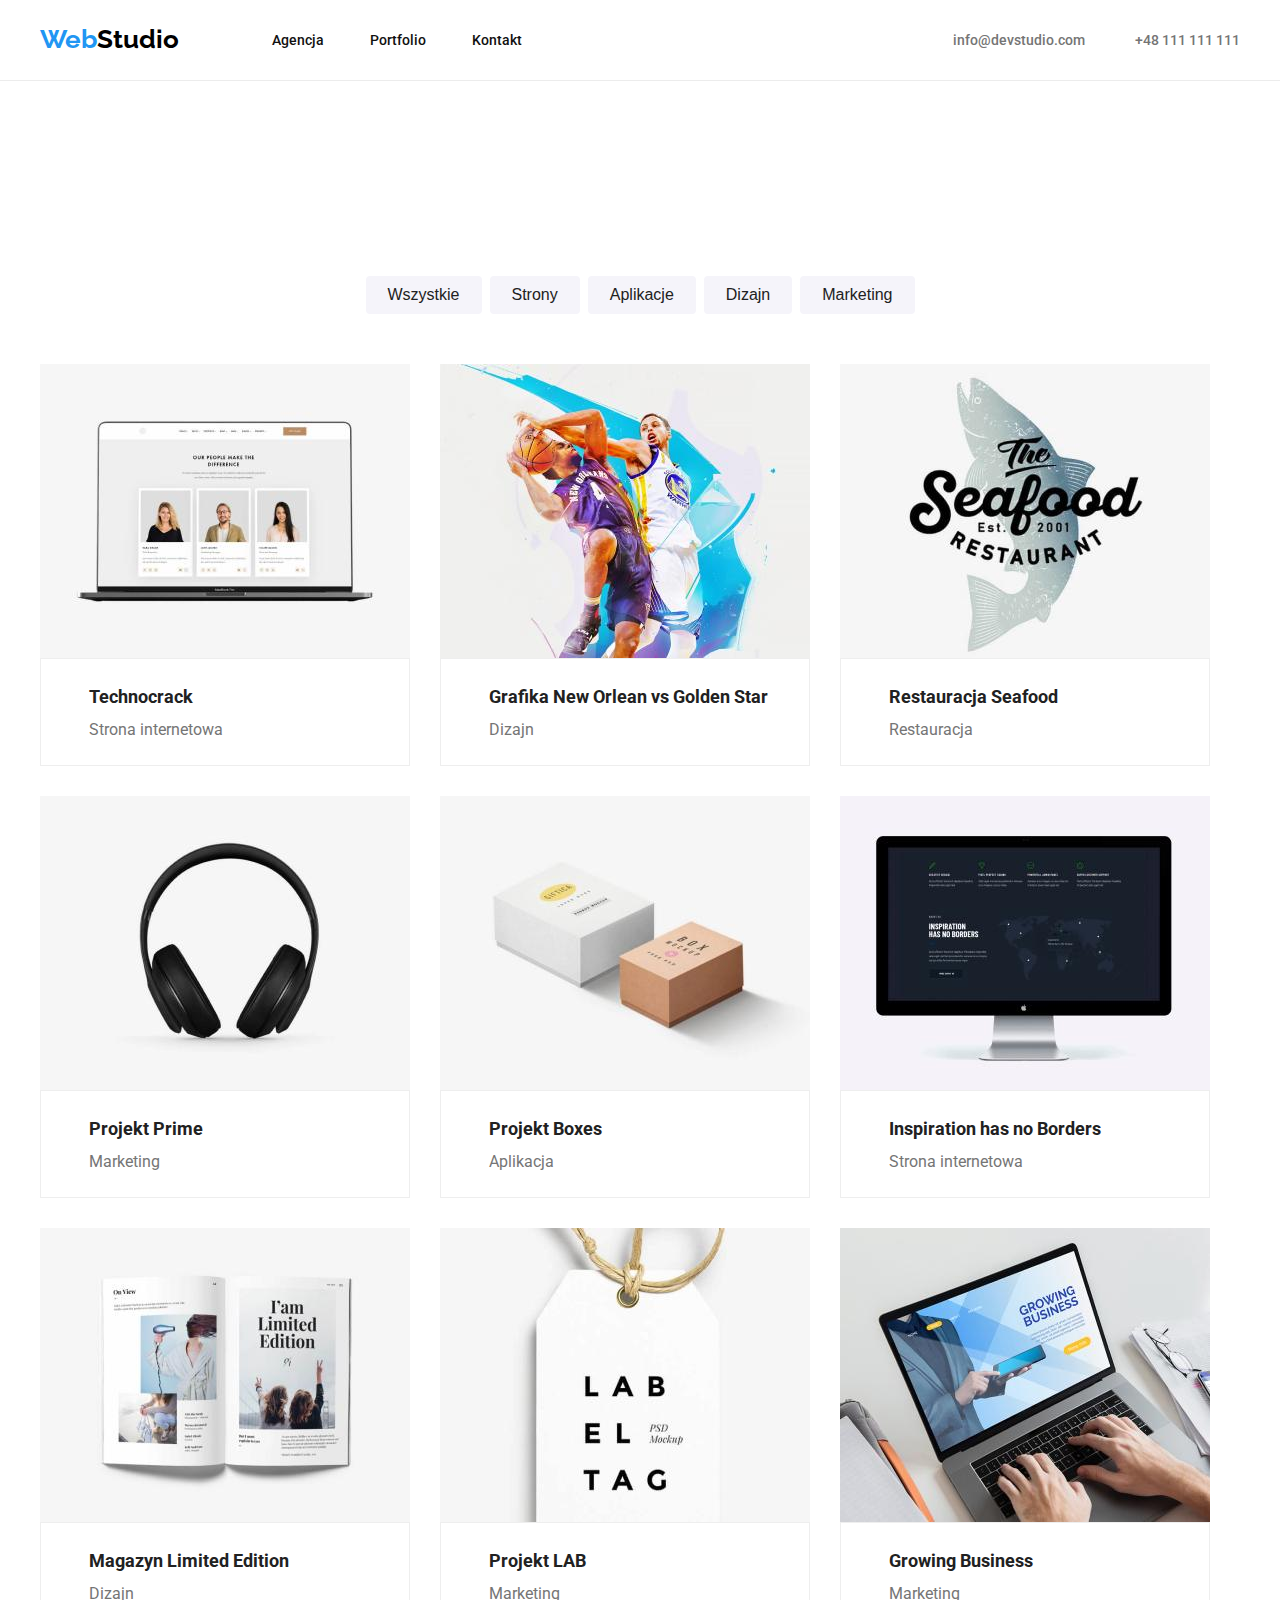
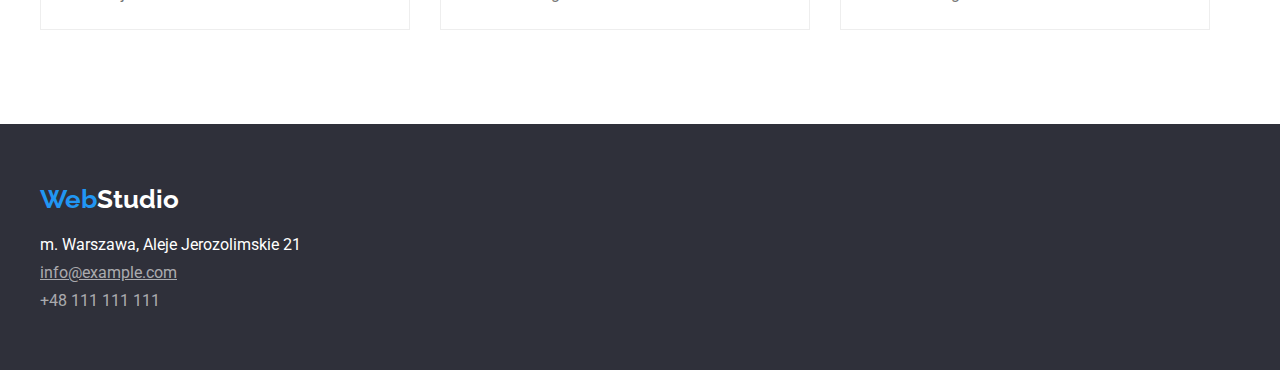
==== commit 6d1cea2e: "zmiany" ====
--- a/portfolio.html
+++ b/portfolio.html
@@ -49,8 +49,8 @@
                 </ul>
             </div>
         </header>
-        <main>
-            <div class="container box-portfolio">
+        <main class="section">
+            <div class="container">
                 <ul class="portfolio-nav-buttons">
                     <li>
                         <button>Wszystkie</button>
@@ -66,165 +66,151 @@
                     </li>
                     <li>
                         <button>Marketing</button>
+                    </li>
+                </ul>
+                <ul class="portfolio-list">
+                    <li>
+                        <figure>
+                            <img
+                                src="images/portfolio/technocrack.jpg"
+                                alt="technocrack"
+                                width="370"
+                                height="294"
+                            />
+                            <figcaption>
+                                <span class="project-names">Technocrack</span>
+                                <span class="project-type"
+                                    >Strona internetowa</span
+                                >
+                            </figcaption>
+                        </figure>
+                    </li>
+                    <li>
+                        <figure>
+                            <img
+                                src="images/portfolio/basketball.jpg"
+                                alt="basketball"
+                                width="370"
+                                height="294"
+                            />
+                            <figcaption>
+                                <span class="project-names"
+                                    >Grafika New Orlean vs Golden Star</span
+                                >
+                                <span class="project-type">Dizajn</span>
+                            </figcaption>
+                        </figure>
+                    </li>
+                    <li>
+                        <figure>
+                            <img
+                                src="images/portfolio/seafood.jpg"
+                                alt="seafood"
+                                width="370"
+                                height="294"
+                            />
+                            <figcaption>
+                                <span class="project-names"
+                                    >Restauracja Seafood</span
+                                >
+                                <span class="project-type">Restauracja</span>
+                            </figcaption>
+                        </figure>
+                    </li>
+                    <li>
+                        <figure>
+                            <img
+                                src="images/portfolio/headphones.jpg"
+                                alt="headphones"
+                                width="370"
+                                height="294"
+                            />
+                            <figcaption>
+                                <span class="project-names">Projekt Prime</span>
+                                <span class="project-type">Marketing</span>
+                            </figcaption>
+                        </figure>
+                    </li>
+                    <li>
+                        <figure>
+                            <img
+                                src="images/portfolio/boxes.jpg"
+                                alt="boxes"
+                                width="370"
+                                height="294"
+                            />
+                            <figcaption>
+                                <span class="project-names">Projekt Boxes</span>
+                                <span class="project-type">Aplikacja</span>
+                            </figcaption>
+                        </figure>
+                    </li>
+                    <li>
+                        <figure>
+                            <img
+                                src="images/portfolio/imac.jpg"
+                                alt="imac"
+                                width="370"
+                                height="294"
+                            />
+                            <figcaption>
+                                <span class="project-names"
+                                    >Inspiration has no Borders</span
+                                >
+                                <span class="project-type"
+                                    >Strona internetowa</span
+                                >
+                            </figcaption>
+                        </figure>
+                    </li>
+                    <li>
+                        <figure>
+                            <img
+                                src="images/portfolio/magazine.jpg"
+                                alt="magazine"
+                                width="370"
+                                height="294"
+                            />
+                            <figcaption>
+                                <span class="project-names"
+                                    >Magazyn Limited Edition</span
+                                >
+                                <span class="project-type">Dizajn</span>
+                            </figcaption>
+                        </figure>
+                    </li>
+                    <li>
+                        <figure>
+                            <img
+                                src="images/portfolio/label.jpg"
+                                alt="label"
+                                width="370"
+                                height="294"
+                            />
+                            <figcaption>
+                                <span class="project-names">Projekt LAB</span>
+                                <span class="project-type">Marketing</span>
+                            </figcaption>
+                        </figure>
+                    </li>
+                    <li>
+                        <figure>
+                            <img
+                                src="images/portfolio/laptop.jpg"
+                                alt="laptop"
+                                width="370"
+                                height="294"
+                            />
+                            <figcaption>
+                                <span class="project-names"
+                                    >Growing Business</span
+                                >
+                                <span class="project-type">Marketing</span>
+                            </figcaption>
+                        </figure>
                     </li>
                 </ul>
             </div>
-            <section class="portfolio-section">
-                <div class="container">
-                    <ul class="portfolio-list">
-                        <li>
-                            <figure>
-                                <img
-                                    src="images/portfolio/technocrack.jpg"
-                                    alt="technocrack"
-                                    width="370"
-                                    height="294"
-                                />
-                                <figcaption>
-                                    <span class="project-names"
-                                        >Technocrack</span
-                                    >
-                                    <span class="project-type"
-                                        >Strona internetowa</span
-                                    >
-                                </figcaption>
-                            </figure>
-                        </li>
-                        <li>
-                            <figure>
-                                <img
-                                    src="images/portfolio/basketball.jpg"
-                                    alt="basketball"
-                                    width="370"
-                                    height="294"
-                                />
-                                <figcaption>
-                                    <span class="project-names"
-                                        >Grafika New Orlean vs Golden Star</span
-                                    >
-                                    <span class="project-type">Dizajn</span>
-                                </figcaption>
-                            </figure>
-                        </li>
-                        <li>
-                            <figure>
-                                <img
-                                    src="images/portfolio/seafood.jpg"
-                                    alt="seafood"
-                                    width="370"
-                                    height="294"
-                                />
-                                <figcaption>
-                                    <span class="project-names"
-                                        >Restauracja Seafood</span
-                                    >
-                                    <span class="project-type"
-                                        >Restauracja</span
-                                    >
-                                </figcaption>
-                            </figure>
-                        </li>
-                        <li>
-                            <figure>
-                                <img
-                                    src="images/portfolio/headphones.jpg"
-                                    alt="headphones"
-                                    width="370"
-                                    height="294"
-                                />
-                                <figcaption>
-                                    <span class="project-names"
-                                        >Projekt Prime</span
-                                    >
-                                    <span class="project-type">Marketing</span>
-                                </figcaption>
-                            </figure>
-                        </li>
-                        <li>
-                            <figure>
-                                <img
-                                    src="images/portfolio/boxes.jpg"
-                                    alt="boxes"
-                                    width="370"
-                                    height="294"
-                                />
-                                <figcaption>
-                                    <span class="project-names"
-                                        >Projekt Boxes</span
-                                    >
-                                    <span class="project-type">Aplikacja</span>
-                                </figcaption>
-                            </figure>
-                        </li>
-                        <li>
-                            <figure>
-                                <img
-                                    src="images/portfolio/imac.jpg"
-                                    alt="imac"
-                                    width="370"
-                                    height="294"
-                                />
-                                <figcaption>
-                                    <span class="project-names"
-                                        >Inspiration has no Borders</span
-                                    >
-                                    <span class="project-type"
-                                        >Strona internetowa</span
-                                    >
-                                </figcaption>
-                            </figure>
-                        </li>
-                        <li>
-                            <figure>
-                                <img
-                                    src="images/portfolio/magazine.jpg"
-                                    alt="magazine"
-                                    width="370"
-                                    height="294"
-                                />
-                                <figcaption>
-                                    <span class="project-names"
-                                        >Magazyn Limited Edition</span
-                                    >
-                                    <span class="project-type">Dizajn</span>
-                                </figcaption>
-                            </figure>
-                        </li>
-                        <li>
-                            <figure>
-                                <img
-                                    src="images/portfolio/label.jpg"
-                                    alt="label"
-                                    width="370"
-                                    height="294"
-                                />
-                                <figcaption>
-                                    <span class="project-names"
-                                        >Projekt LAB</span
-                                    >
-                                    <span class="project-type">Marketing</span>
-                                </figcaption>
-                            </figure>
-                        </li>
-                        <li>
-                            <figure>
-                                <img
-                                    src="images/portfolio/laptop.jpg"
-                                    alt="laptop"
-                                    width="370"
-                                    height="294"
-                                />
-                                <figcaption>
-                                    <span class="project-names"
-                                        >Growing Business</span
-                                    >
-                                    <span class="project-type">Marketing</span>
-                                </figcaption>
-                            </figure>
-                        </li>
-                    </ul>
-                </div>
-            </section>
         </main>
         <footer class="footer-section">
             <div class="container">
--- a/css/styles.css
+++ b/css/styles.css
@@ -11,6 +11,9 @@
 .header-navigation {
     display: flex;
     align-items: center;
+}
+.header-navigation:focus {
+    color: var(--light-blue);
 }
 
 .header-studio {
@@ -89,7 +92,7 @@
     background-color: #2f303a;
     display: flex;
     align-items: center;
-    padding: 200px 452px 200px 452px;
+    text-align: center;
 }
 .service > .container > h1 {
     color: white;
@@ -110,8 +113,6 @@
     background-color: #2196f3;
     border: none;
     border-radius: 4px;
-    margin-top: 30px;
-    margin-left: 500px;
     margin-bottom: 106px;
 }
 .service > .container > button:active {
@@ -264,9 +265,8 @@
 }
 .portfolio-section {
     display: flex;
-}
-.portfolio-list figure {
-    border: 1px solid #eeeeee;
+    padding-bottom: 94px;
+    padding-top: 34px;
 }
 .portfolio-list figcaption {
     color: #212121;
@@ -275,6 +275,7 @@
     font-weight: 700;
     letter-spacing: 3%;
     padding: 20px 24px;
+    border: 1px solid #eeeeee;
 }
 .project-names {
     color: #212121;
@@ -300,8 +301,10 @@
 .portfolio-nav-buttons {
     list-style-type: none;
     display: flex;
+    justify-content: center;
     gap: 8px;
     padding-top: 101px;
+    margin-bottom: 50px;
 }
 .portfolio-nav-buttons button {
     color: #212121;
@@ -340,3 +343,6 @@
 .footer-section > div > a {
     margin-bottom: 20px;
 }
+.footer-section > address > a:focus {
+    color: var(--light-blue);
+}
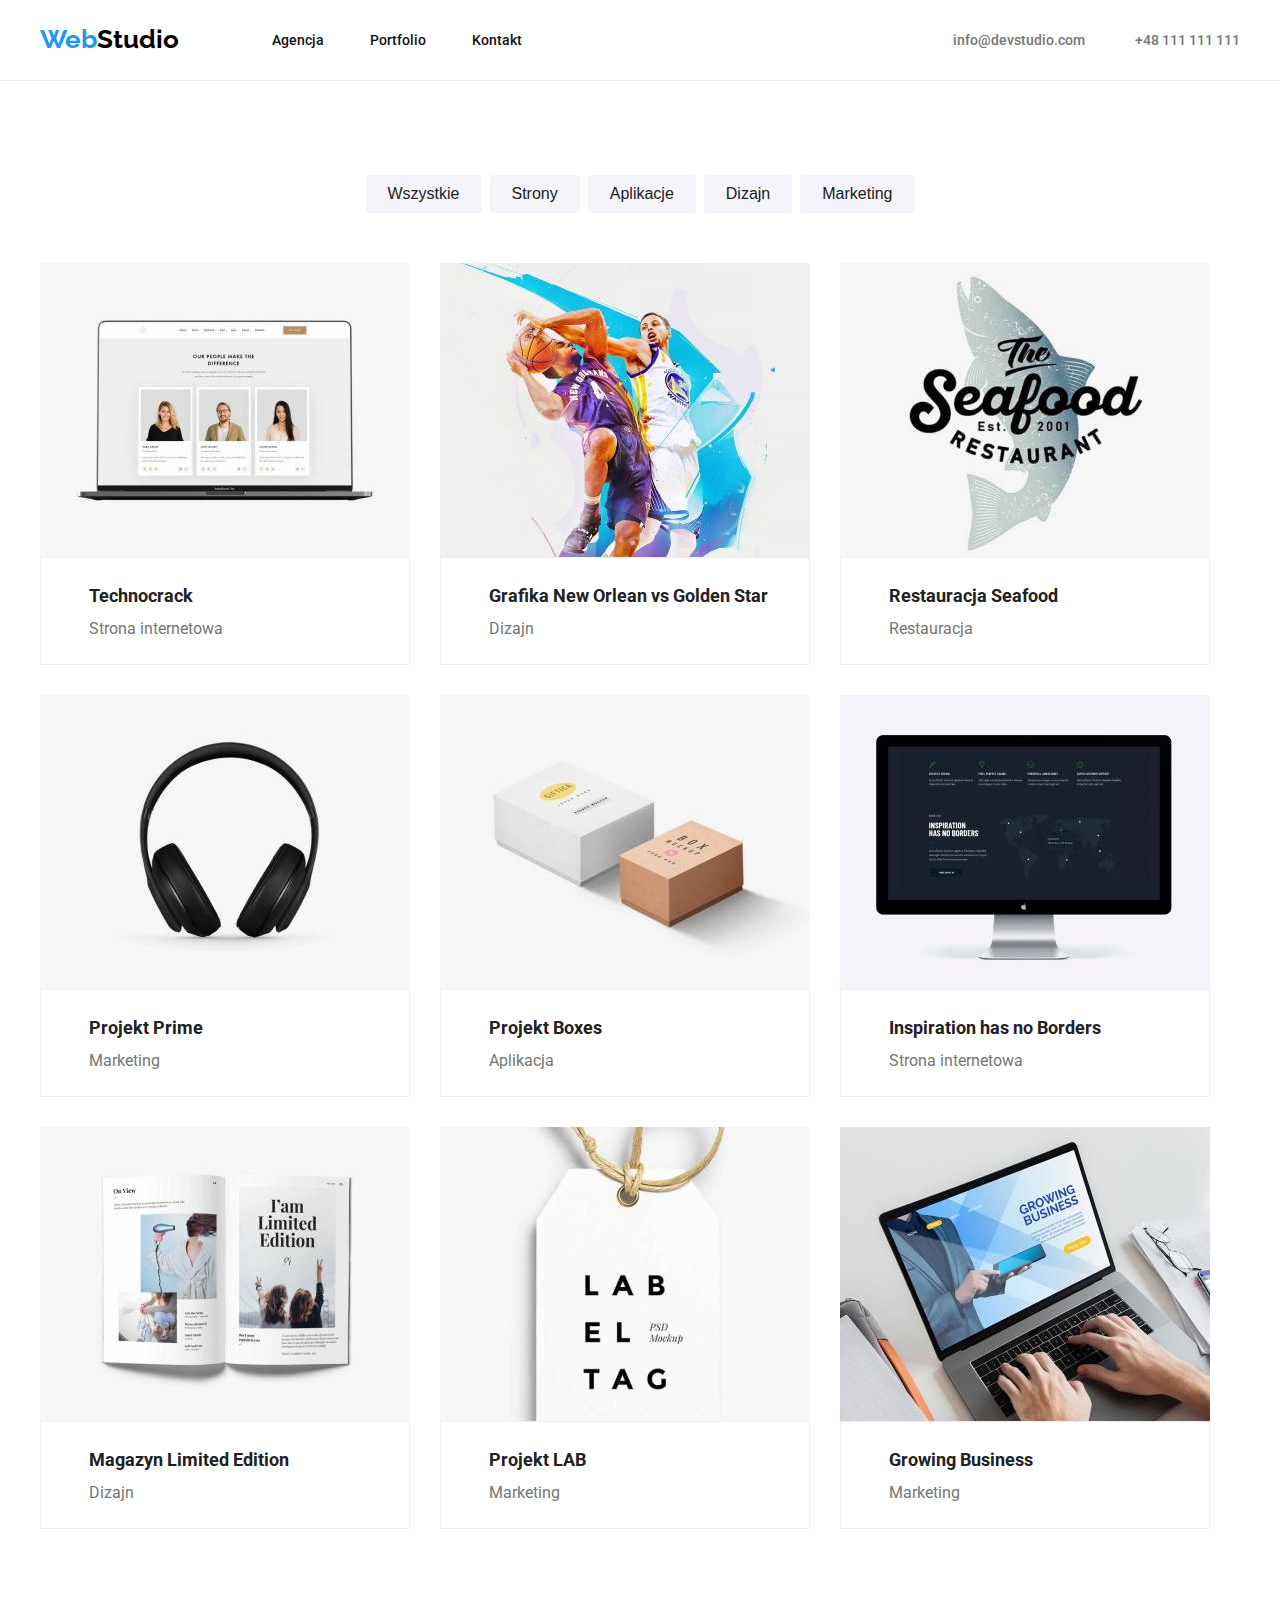
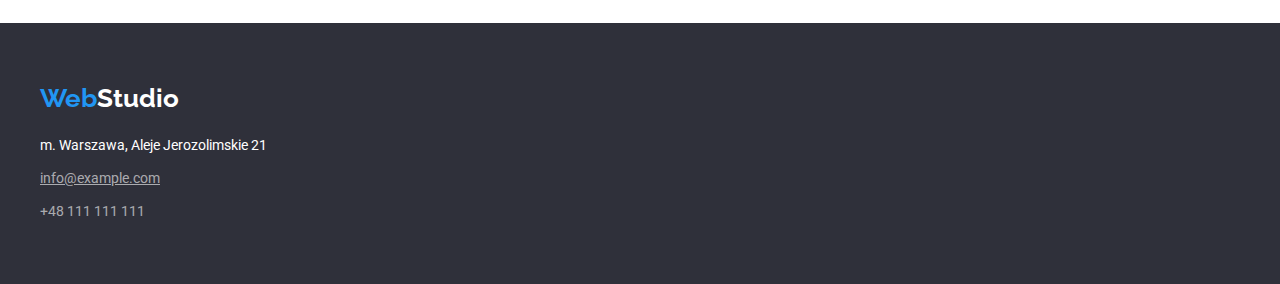
==== commit 8177d380: "zmiany" ====
--- a/portfolio.html
+++ b/portfolio.html
@@ -37,12 +37,12 @@
                 </nav>
                 <ul class="contact-list">
                     <li>
-                        <a class="nav-mail" href="mailto:info@devstudio.com"
+                        <a class="nav-contact" href="mailto:info@devstudio.com"
                             >info@devstudio.com</a
                         >
                     </li>
                     <li>
-                        <a class="nav-tel" href="tel:+48-111-111-111"
+                        <a class="nav-contact" href="tel:+48-111-111-111"
                             >+48 111 111 111</a
                         >
                     </li>
--- a/css/styles.css
+++ b/css/styles.css
@@ -54,9 +54,9 @@
     line-height: 1.14;
     font-weight: 500;
     text-decoration: none;
-    letter-spacing: 3%;
-}
-
+    letter-spacing: 0, 03em;
+}
+.nav-list a:focus,
 .nav-list a:hover {
     color: var(--light-blue);
 }
@@ -68,24 +68,14 @@
     gap: 50px;
 }
 
-.nav-mail {
+.nav-contact {
     font-size: 14px;
     color: #757575;
     line-height: 1.14;
     font-weight: 500;
     text-decoration: none;
 }
-.nav-mail:hover {
-    color: var(--light-blue);
-}
-.nav-tel {
-    font-size: 14px;
-    color: #757575;
-    line-height: 1.14;
-    font-weight: 500;
-    text-decoration: none;
-}
-.nav-tel:hover {
+.nav-contact:hover {
     color: var(--light-blue);
 }
 .service {
@@ -115,9 +105,6 @@
     border-radius: 4px;
     margin-bottom: 106px;
 }
-.service > .container > button:active {
-    color: magenta;
-}
 .primary-list {
     list-style-type: none;
     display: flex;
@@ -137,13 +124,13 @@
     font-size: 14px;
     line-height: 1.17;
     font-weight: 700;
-    letter-spacing: 3%;
+    letter-spacing: 0, 03em;
 }
 .what-we-do {
     line-height: 1.17;
     font-size: 36px;
     font-weight: 700;
-    letter-spacing: 3%;
+    letter-spacing: 0, 03em;
     text-align: center;
 }
 .team-section {
@@ -171,7 +158,7 @@
     font-size: 16px;
     font-weight: 400;
     line-height: 1.17;
-    letter-spacing: 3%;
+    letter-spacing: 0, 03em;
 }
 .footer-section {
     background-color: #2f303a;
@@ -186,14 +173,18 @@
 .footer-localization {
     text-decoration: none;
     color: white;
-    line-height: 1.19;
+    font-size: 14px;
+    line-height: 1.71;
+    font-weight: 400;
     font-style: normal;
     margin-bottom: 9px;
 }
 .footer-mail {
     text-decoration: none;
     color: rgb(255, 255, 255, 0.6);
-    line-height: 1.19;
+    font-size: 14px;
+    line-height: 1.71;
+    font-weight: 400;
     font-style: normal;
     margin-bottom: 9px;
 }
@@ -202,7 +193,9 @@
 }
 .footer-mail-portfolio {
     color: rgb(255, 255, 255, 0.6);
-    line-height: 1.19;
+    font-size: 14px;
+    line-height: 1.71;
+    font-weight: 400;
     font-style: normal;
     margin-bottom: 9px;
 }
@@ -212,7 +205,9 @@
 .footer-tel {
     text-decoration: none;
     color: rgb(255, 255, 255, 0.6);
-    line-height: 1.19;
+    font-size: 14px;
+    line-height: 1.71;
+    font-weight: 400;
     font-style: normal;
 }
 .footer-tel:hover {
@@ -273,7 +268,7 @@
     font-size: 18px;
     line-height: 2;
     font-weight: 700;
-    letter-spacing: 3%;
+    letter-spacing: 0, 03em;
     padding: 20px 24px;
     border: 1px solid #eeeeee;
 }
@@ -303,7 +298,6 @@
     display: flex;
     justify-content: center;
     gap: 8px;
-    padding-top: 101px;
     margin-bottom: 50px;
 }
 .portfolio-nav-buttons button {
@@ -317,8 +311,9 @@
     border-radius: 4px;
     border-style: none;
     padding: 6px 22px;
-    letter-spacing: 3%;
-}
+    letter-spacing: 0, 03em;
+}
+.portfolio-nav-buttons button:focus,
 .portfolio-nav-buttons button:hover {
     background-color: #2196f3;
     color: white;
